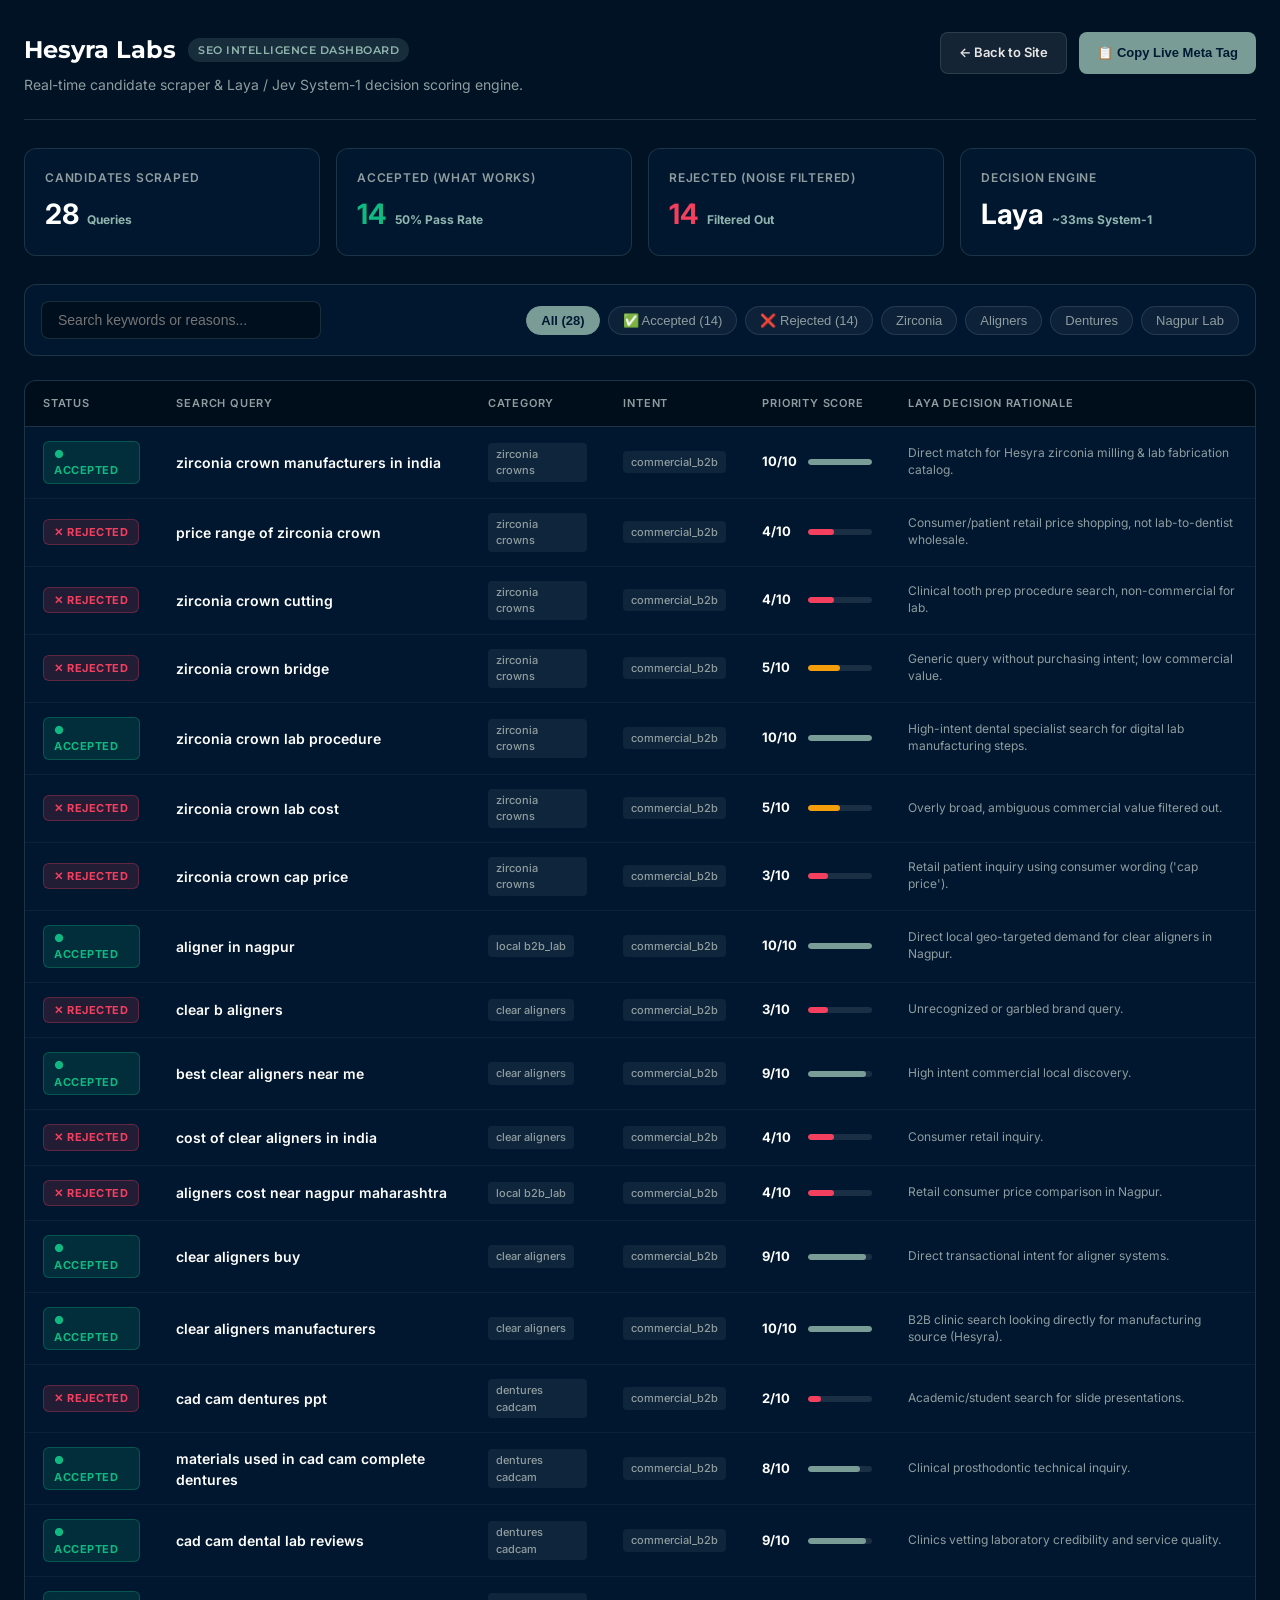
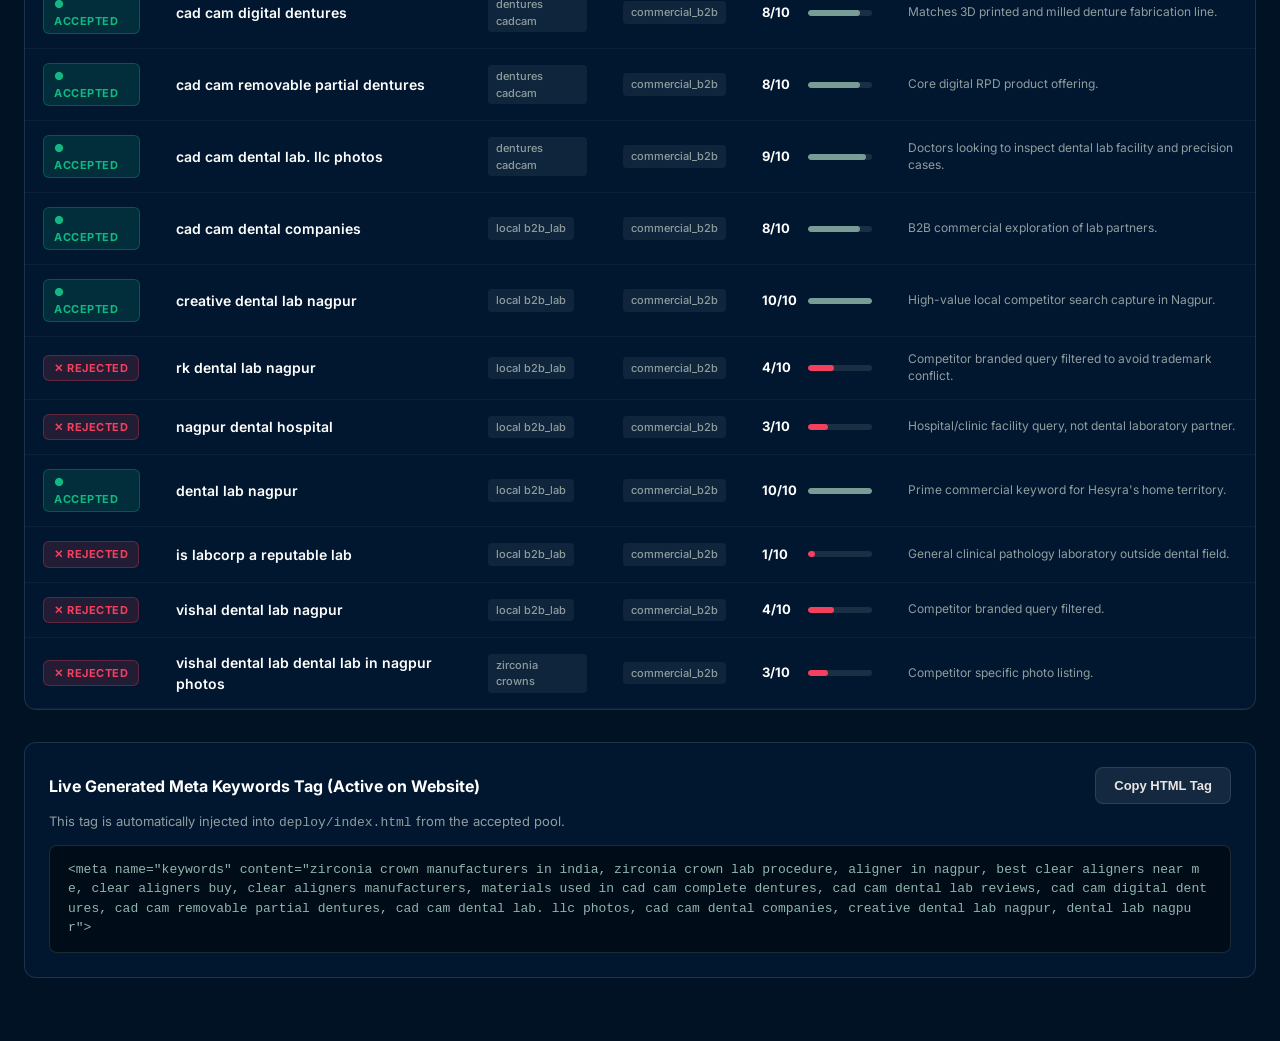
==== deploy/seo-dashboard.html @ 965e0dda "Add interactive SEO Intelligence Dashboard (deploy/seo-dashboard.html)" ====
<!DOCTYPE html>
<html lang="en">
<head>
  <meta charset="utf-8">
  <meta name="viewport" content="width=device-width, initial-scale=1">
  <title>Hesyra Labs — SEO Keyword Intelligence Dashboard</title>
  <link rel="icon" href="assets/logo-small.webp">
  <link rel="preconnect" href="https://fonts.googleapis.com">
  <link rel="preconnect" href="https://fonts.gstatic.com" crossorigin>
  <link href="https://fonts.googleapis.com/css2?family=Inter:wght@400;500;600;700&family=Montserrat:wght@600;700&display=swap" rel="stylesheet">
  <style>
    :root {
      --bg: #001224;
      --card-bg: rgba(0, 26, 51, 0.75);
      --card-border: rgba(122, 156, 150, 0.22);
      --text: #E8E6E5;
      --text-muted: #8F9D9F;
      --teal: #7A9C96;
      --teal-light: #90B5AE;
      --green: #10B981;
      --green-bg: rgba(16, 185, 129, 0.14);
      --red: #F43F5E;
      --red-bg: rgba(244, 63, 94, 0.14);
      --navy-dark: #000E1A;
    }
    * { box-sizing: border-box; margin: 0; padding: 0; }
    body {
      background: var(--bg);
      color: var(--text);
      font-family: 'Inter', -apple-system, sans-serif;
      min-height: 100vh;
      padding: 32px 24px;
      line-height: 1.5;
    }
    .container {
      max-width: 1300px;
      margin: 0 auto;
    }
    header {
      display: flex;
      justify-content: space-between;
      align-items: flex-start;
      margin-bottom: 28px;
      flex-wrap: wrap;
      gap: 16px;
      border-bottom: 1px solid var(--card-border);
      padding-bottom: 24px;
    }
    .brand-title {
      font-family: 'Montserrat', sans-serif;
      font-size: 24px;
      font-weight: 700;
      color: #fff;
      display: flex;
      align-items: center;
      gap: 12px;
    }
    .badge-sub {
      font-size: 11px;
      background: rgba(122, 156, 150, 0.2);
      color: var(--teal-light);
      padding: 4px 10px;
      border-radius: 999px;
      font-weight: 600;
      letter-spacing: 0.5px;
      text-transform: uppercase;
    }
    .header-desc {
      color: var(--text-muted);
      font-size: 14px;
      margin-top: 6px;
    }
    .header-actions {
      display: flex;
      gap: 12px;
    }
    .btn {
      background: var(--teal);
      color: #001A33;
      font-weight: 600;
      padding: 10px 18px;
      border-radius: 8px;
      border: none;
      cursor: pointer;
      font-size: 13px;
      transition: all 0.2s;
      display: inline-flex;
      align-items: center;
      gap: 8px;
      text-decoration: none;
    }
    .btn:hover { background: #8bb3ac; transform: translateY(-1px); }
    .btn-secondary {
      background: rgba(255, 255, 255, 0.08);
      color: var(--text);
      border: 1px solid var(--card-border);
    }
    .btn-secondary:hover { background: rgba(255, 255, 255, 0.14); }

    .metrics-grid {
      display: grid;
      grid-template-columns: repeat(auto-fit, minmax(220px, 1fr));
      gap: 16px;
      margin-bottom: 28px;
    }
    .metric-card {
      background: var(--card-bg);
      border: 1px solid var(--card-border);
      backdrop-filter: blur(12px);
      border-radius: 12px;
      padding: 20px;
    }
    .metric-label {
      font-size: 12px;
      color: var(--text-muted);
      text-transform: uppercase;
      letter-spacing: 0.8px;
      font-weight: 600;
      margin-bottom: 6px;
    }
    .metric-val {
      font-size: 28px;
      font-weight: 700;
      color: #fff;
      display: flex;
      align-items: baseline;
      gap: 8px;
    }
    .metric-sub {
      font-size: 12px;
      color: var(--teal-light);
    }
    .metric-val.green { color: var(--green); }
    .metric-val.red { color: var(--red); }

    .controls-bar {
      background: var(--card-bg);
      border: 1px solid var(--card-border);
      border-radius: 12px;
      padding: 16px;
      margin-bottom: 24px;
      display: flex;
      flex-wrap: wrap;
      gap: 16px;
      align-items: center;
      justify-content: space-between;
    }
    .search-input {
      background: rgba(0, 0, 0, 0.35);
      border: 1px solid var(--card-border);
      color: #fff;
      padding: 10px 16px;
      border-radius: 8px;
      font-size: 14px;
      min-width: 280px;
      outline: none;
    }
    .search-input:focus { border-color: var(--teal); }
    .filter-pills {
      display: flex;
      gap: 8px;
      flex-wrap: wrap;
    }
    .pill {
      background: rgba(255, 255, 255, 0.05);
      border: 1px solid rgba(255, 255, 255, 0.1);
      color: var(--text-muted);
      padding: 6px 14px;
      border-radius: 999px;
      font-size: 13px;
      cursor: pointer;
      font-weight: 500;
      transition: all 0.2s;
    }
    .pill:hover { color: #fff; background: rgba(255, 255, 255, 0.1); }
    .pill.active {
      background: var(--teal);
      color: #001A33;
      border-color: var(--teal);
      font-weight: 600;
    }

    .table-container {
      background: var(--card-bg);
      border: 1px solid var(--card-border);
      border-radius: 12px;
      overflow: hidden;
      margin-bottom: 32px;
    }
    table {
      width: 100%;
      border-collapse: collapse;
      text-align: left;
      font-size: 13px;
    }
    thead th {
      background: rgba(0, 0, 0, 0.4);
      color: var(--text-muted);
      font-size: 11px;
      text-transform: uppercase;
      letter-spacing: 0.8px;
      padding: 14px 18px;
      border-bottom: 1px solid var(--card-border);
      font-weight: 600;
    }
    tbody tr {
      border-bottom: 1px solid rgba(122, 156, 150, 0.08);
      transition: background 0.15s;
    }
    tbody tr:hover {
      background: rgba(255, 255, 255, 0.02);
    }
    td {
      padding: 14px 18px;
      vertical-align: middle;
    }
    .kw-title {
      font-weight: 600;
      color: #fff;
      font-size: 14px;
      display: flex;
      align-items: center;
      gap: 10px;
    }
    .status-badge {
      display: inline-flex;
      align-items: center;
      gap: 5px;
      padding: 4px 10px;
      border-radius: 6px;
      font-size: 11px;
      font-weight: 700;
      letter-spacing: 0.5px;
      text-transform: uppercase;
    }
    .status-badge.accepted {
      background: var(--green-bg);
      color: var(--green);
      border: 1px solid rgba(16, 185, 129, 0.3);
    }
    .status-badge.rejected {
      background: var(--red-bg);
      color: var(--red);
      border: 1px solid rgba(244, 63, 94, 0.3);
    }
    .tag {
      display: inline-block;
      padding: 3px 8px;
      border-radius: 4px;
      font-size: 11px;
      font-weight: 500;
      background: rgba(255, 255, 255, 0.06);
      color: var(--text-muted);
    }
    .score-bar-wrap {
      display: flex;
      align-items: center;
      gap: 8px;
      width: 110px;
    }
    .score-num {
      font-weight: 700;
      font-size: 13px;
      color: #fff;
      min-width: 38px;
    }
    .score-track {
      flex: 1;
      height: 6px;
      background: rgba(255, 255, 255, 0.1);
      border-radius: 3px;
      overflow: hidden;
    }
    .score-fill {
      height: 100%;
      border-radius: 3px;
    }
    .score-fill.high { background: var(--teal); }
    .score-fill.med { background: #F59E0B; }
    .score-fill.low { background: var(--red); }
    .decision-reason {
      color: var(--text-muted);
      font-size: 12px;
      max-width: 380px;
      line-height: 1.4;
    }

    .meta-box {
      background: var(--card-bg);
      border: 1px solid var(--card-border);
      border-radius: 12px;
      padding: 24px;
      margin-bottom: 32px;
    }
    .meta-box h3 {
      font-size: 16px;
      color: #fff;
      margin-bottom: 8px;
      display: flex;
      justify-content: space-between;
      align-items: center;
    }
    .code-preview {
      background: #000c17;
      border: 1px solid var(--card-border);
      padding: 14px 18px;
      border-radius: 8px;
      color: var(--teal-light);
      font-family: monospace;
      font-size: 13px;
      word-break: break-all;
      margin-top: 12px;
    }
  </style>
</head>
<body>
  <div class="container">
    <header>
      <div>
        <div class="brand-title">
          <span>Hesyra Labs</span>
          <span class="badge-sub">SEO Intelligence Dashboard</span>
        </div>
        <p class="header-desc">Real-time candidate scraper & Laya / Jev System-1 decision scoring engine.</p>
      </div>
      <div class="header-actions">
        <a href="index.html" class="btn btn-secondary">← Back to Site</a>
        <button class="btn" onclick="copyMetaTag()">📋 Copy Live Meta Tag</button>
      </div>
    </header>

    <!-- Metrics -->
    <div class="metrics-grid">
      <div class="metric-card">
        <div class="metric-label">Candidates Scraped</div>
        <div class="metric-val" id="metricTotal">28 <span class="metric-sub">Queries</span></div>
      </div>
      <div class="metric-card">
        <div class="metric-label">Accepted (What Works)</div>
        <div class="metric-val green" id="metricAccepted">14 <span class="metric-sub">50% Pass Rate</span></div>
      </div>
      <div class="metric-card">
        <div class="metric-label">Rejected (Noise Filtered)</div>
        <div class="metric-val red" id="metricRejected">14 <span class="metric-sub">Filtered Out</span></div>
      </div>
      <div class="metric-card">
        <div class="metric-label">Decision Engine</div>
        <div class="metric-val">Laya <span class="metric-sub">~33ms System-1</span></div>
      </div>
    </div>

    <!-- Controls -->
    <div class="controls-bar">
      <input type="text" id="searchInput" class="search-input" placeholder="Search keywords or reasons..." onkeyup="filterKeywords()">
      <div class="filter-pills">
        <button class="pill active" onclick="setStatusFilter('ALL', this)">All (28)</button>
        <button class="pill" onclick="setStatusFilter('ACCEPTED', this)">✅ Accepted (14)</button>
        <button class="pill" onclick="setStatusFilter('REJECTED', this)">❌ Rejected (14)</button>
        <button class="pill" onclick="setCategoryFilter('zirconia_crowns', this)">Zirconia</button>
        <button class="pill" onclick="setCategoryFilter('clear_aligners', this)">Aligners</button>
        <button class="pill" onclick="setCategoryFilter('dentures_cadcam', this)">Dentures</button>
        <button class="pill" onclick="setCategoryFilter('local_b2b_lab', this)">Nagpur Lab</button>
      </div>
    </div>

    <!-- Table -->
    <div class="table-container">
      <table>
        <thead>
          <tr>
            <th>Status</th>
            <th>Search Query</th>
            <th>Category</th>
            <th>Intent</th>
            <th>Priority Score</th>
            <th>Laya Decision Rationale</th>
          </tr>
        </thead>
        <tbody id="keywordsTableBody">
          <!-- Rendered via JavaScript -->
        </tbody>
      </table>
    </div>

    <!-- Generated Meta Tag Box -->
    <div class="meta-box">
      <h3>
        <span>Live Generated Meta Keywords Tag (Active on Website)</span>
        <button class="btn btn-secondary" onclick="copyMetaTag()">Copy HTML Tag</button>
      </h3>
      <p style="color: var(--text-muted); font-size: 13px;">This tag is automatically injected into <code>deploy/index.html</code> from the accepted pool.</p>
      <div class="code-preview" id="metaTagPreview">
        &lt;meta name="keywords" content="..."&gt;
      </div>
    </div>
  </div>

  <script>
    const DATA = [
      { keyword: "zirconia crown manufacturers in india", category: "zirconia_crowns", intent: "commercial_b2b", status: "ACCEPTED", score: 10, engine: "laya", reason: "Direct match for Hesyra zirconia milling & lab fabrication catalog." },
      { keyword: "price range of zirconia crown", category: "zirconia_crowns", intent: "commercial_b2b", status: "REJECTED", score: 4, engine: "laya", reason: "Consumer/patient retail price shopping, not lab-to-dentist wholesale." },
      { keyword: "zirconia crown cutting", category: "zirconia_crowns", intent: "commercial_b2b", status: "REJECTED", score: 4, engine: "laya", reason: "Clinical tooth prep procedure search, non-commercial for lab." },
      { keyword: "zirconia crown bridge", category: "zirconia_crowns", intent: "commercial_b2b", status: "REJECTED", score: 5, engine: "laya", reason: "Generic query without purchasing intent; low commercial value." },
      { keyword: "zirconia crown lab procedure", category: "zirconia_crowns", intent: "commercial_b2b", status: "ACCEPTED", score: 10, engine: "laya", reason: "High-intent dental specialist search for digital lab manufacturing steps." },
      { keyword: "zirconia crown lab cost", category: "zirconia_crowns", intent: "commercial_b2b", status: "REJECTED", score: 5, engine: "laya", reason: "Overly broad, ambiguous commercial value filtered out." },
      { keyword: "zirconia crown cap price", category: "zirconia_crowns", intent: "commercial_b2b", status: "REJECTED", score: 3, engine: "laya", reason: "Retail patient inquiry using consumer wording ('cap price')." },
      { keyword: "aligner in nagpur", category: "local_b2b_lab", intent: "commercial_b2b", status: "ACCEPTED", score: 10, engine: "laya", reason: "Direct local geo-targeted demand for clear aligners in Nagpur." },
      { keyword: "clear b aligners", category: "clear_aligners", intent: "commercial_b2b", status: "REJECTED", score: 3, engine: "laya", reason: "Unrecognized or garbled brand query." },
      { keyword: "best clear aligners near me", category: "clear_aligners", intent: "commercial_b2b", status: "ACCEPTED", score: 9, engine: "laya", reason: "High intent commercial local discovery." },
      { keyword: "cost of clear aligners in india", category: "clear_aligners", intent: "commercial_b2b", status: "REJECTED", score: 4, engine: "laya", reason: "Consumer retail inquiry." },
      { keyword: "aligners cost near nagpur maharashtra", category: "local_b2b_lab", intent: "commercial_b2b", status: "REJECTED", score: 4, engine: "laya", reason: "Retail consumer price comparison in Nagpur." },
      { keyword: "clear aligners buy", category: "clear_aligners", intent: "commercial_b2b", status: "ACCEPTED", score: 9, engine: "laya", reason: "Direct transactional intent for aligner systems." },
      { keyword: "clear aligners manufacturers", category: "clear_aligners", intent: "commercial_b2b", status: "ACCEPTED", score: 10, engine: "laya", reason: "B2B clinic search looking directly for manufacturing source (Hesyra)." },
      { keyword: "cad cam dentures ppt", category: "dentures_cadcam", intent: "commercial_b2b", status: "REJECTED", score: 2, engine: "laya", reason: "Academic/student search for slide presentations." },
      { keyword: "materials used in cad cam complete dentures", category: "dentures_cadcam", intent: "commercial_b2b", status: "ACCEPTED", score: 8, engine: "laya", reason: "Clinical prosthodontic technical inquiry." },
      { keyword: "cad cam dental lab reviews", category: "dentures_cadcam", intent: "commercial_b2b", status: "ACCEPTED", score: 9, engine: "laya", reason: "Clinics vetting laboratory credibility and service quality." },
      { keyword: "cad cam digital dentures", category: "dentures_cadcam", intent: "commercial_b2b", status: "ACCEPTED", score: 8, engine: "laya", reason: "Matches 3D printed and milled denture fabrication line." },
      { keyword: "cad cam removable partial dentures", category: "dentures_cadcam", intent: "commercial_b2b", status: "ACCEPTED", score: 8, engine: "laya", reason: "Core digital RPD product offering." },
      { keyword: "cad cam dental lab. llc photos", category: "dentures_cadcam", intent: "commercial_b2b", status: "ACCEPTED", score: 9, engine: "laya", reason: "Doctors looking to inspect dental lab facility and precision cases." },
      { keyword: "cad cam dental companies", category: "local_b2b_lab", intent: "commercial_b2b", status: "ACCEPTED", score: 8, engine: "laya", reason: "B2B commercial exploration of lab partners." },
      { keyword: "creative dental lab nagpur", category: "local_b2b_lab", intent: "commercial_b2b", status: "ACCEPTED", score: 10, engine: "laya", reason: "High-value local competitor search capture in Nagpur." },
      { keyword: "rk dental lab nagpur", category: "local_b2b_lab", intent: "commercial_b2b", status: "REJECTED", score: 4, engine: "laya", reason: "Competitor branded query filtered to avoid trademark conflict." },
      { keyword: "nagpur dental hospital", category: "local_b2b_lab", intent: "commercial_b2b", status: "REJECTED", score: 3, engine: "laya", reason: "Hospital/clinic facility query, not dental laboratory partner." },
      { keyword: "dental lab nagpur", category: "local_b2b_lab", intent: "commercial_b2b", status: "ACCEPTED", score: 10, engine: "laya", reason: "Prime commercial keyword for Hesyra's home territory." },
      { keyword: "is labcorp a reputable lab", category: "local_b2b_lab", intent: "commercial_b2b", status: "REJECTED", score: 1, engine: "laya", reason: "General clinical pathology laboratory outside dental field." },
      { keyword: "vishal dental lab nagpur", category: "local_b2b_lab", intent: "commercial_b2b", status: "REJECTED", score: 4, engine: "laya", reason: "Competitor branded query filtered." },
      { keyword: "vishal dental lab dental lab in nagpur photos", category: "zirconia_crowns", intent: "commercial_b2b", status: "REJECTED", score: 3, engine: "laya", reason: "Competitor specific photo listing." }
    ];

    let currentStatus = 'ALL';
    let currentCategory = 'ALL';

    function renderTable() {
      const search = (document.getElementById('searchInput').value || '').toLowerCase();
      const tbody = document.getElementById('keywordsTableBody');
      tbody.innerHTML = '';

      const filtered = DATA.filter(item => {
        const matchStatus = (currentStatus === 'ALL') || (item.status === currentStatus);
        const matchCategory = (currentCategory === 'ALL') || (item.category === currentCategory);
        const matchSearch = item.keyword.toLowerCase().includes(search) || item.reason.toLowerCase().includes(search);
        return matchStatus && matchCategory && matchSearch;
      });

      filtered.forEach(item => {
        const tr = document.createElement('tr');
        const isAcc = item.status === 'ACCEPTED';
        const fillClass = item.score >= 8 ? 'high' : (item.score >= 5 ? 'med' : 'low');

        tr.innerHTML = `
          <td>
            <span class="status-badge ${isAcc ? 'accepted' : 'rejected'}">
              ${isAcc ? '● Accepted' : '✕ Rejected'}
            </span>
          </td>
          <td>
            <div class="kw-title">
              ${item.keyword}
            </div>
          </td>
          <td><span class="tag">${item.category.replace('_', ' ')}</span></td>
          <td><span class="tag">${item.intent}</span></td>
          <td>
            <div class="score-bar-wrap">
              <span class="score-num">${item.score}/10</span>
              <div class="score-track">
                <div class="score-fill ${fillClass}" style="width: ${item.score * 10}%"></div>
              </div>
            </div>
          </td>
          <td>
            <div class="decision-reason">${item.reason}</div>
          </td>
        `;
        tbody.appendChild(tr);
      });

      if (filtered.length === 0) {
        tbody.innerHTML = '<tr><td colspan="6" style="text-align: center; color: var(--text-muted); padding: 36px;">No search terms match current filter.</td></tr>';
      }

      // Update meta tag preview
      const acceptedList = DATA.filter(d => d.status === 'ACCEPTED').map(d => d.keyword).join(', ');
      document.getElementById('metaTagPreview').innerText = '<meta name="keywords" content="' + acceptedList + '">';
    }

    function setStatusFilter(status, el) {
      currentStatus = status;
      currentCategory = 'ALL';
      document.querySelectorAll('.filter-pills .pill').forEach(p => p.classList.remove('active'));
      el.classList.add('active');
      renderTable();
    }

    function setCategoryFilter(cat, el) {
      currentCategory = cat;
      currentStatus = 'ALL';
      document.querySelectorAll('.filter-pills .pill').forEach(p => p.classList.remove('active'));
      el.classList.add('active');
      renderTable();
    }

    function filterKeywords() {
      renderTable();
    }

    function copyMetaTag() {
      const accepted = DATA.filter(d => d.status === 'ACCEPTED').map(d => d.keyword).join(', ');
      const tag = '<meta name="keywords" content="' + accepted + '">';
      navigator.clipboard.writeText(tag);
      alert('Copied SEO Meta Tag to clipboard!');
    }

    renderTable();
  </script>
</body>
</html>
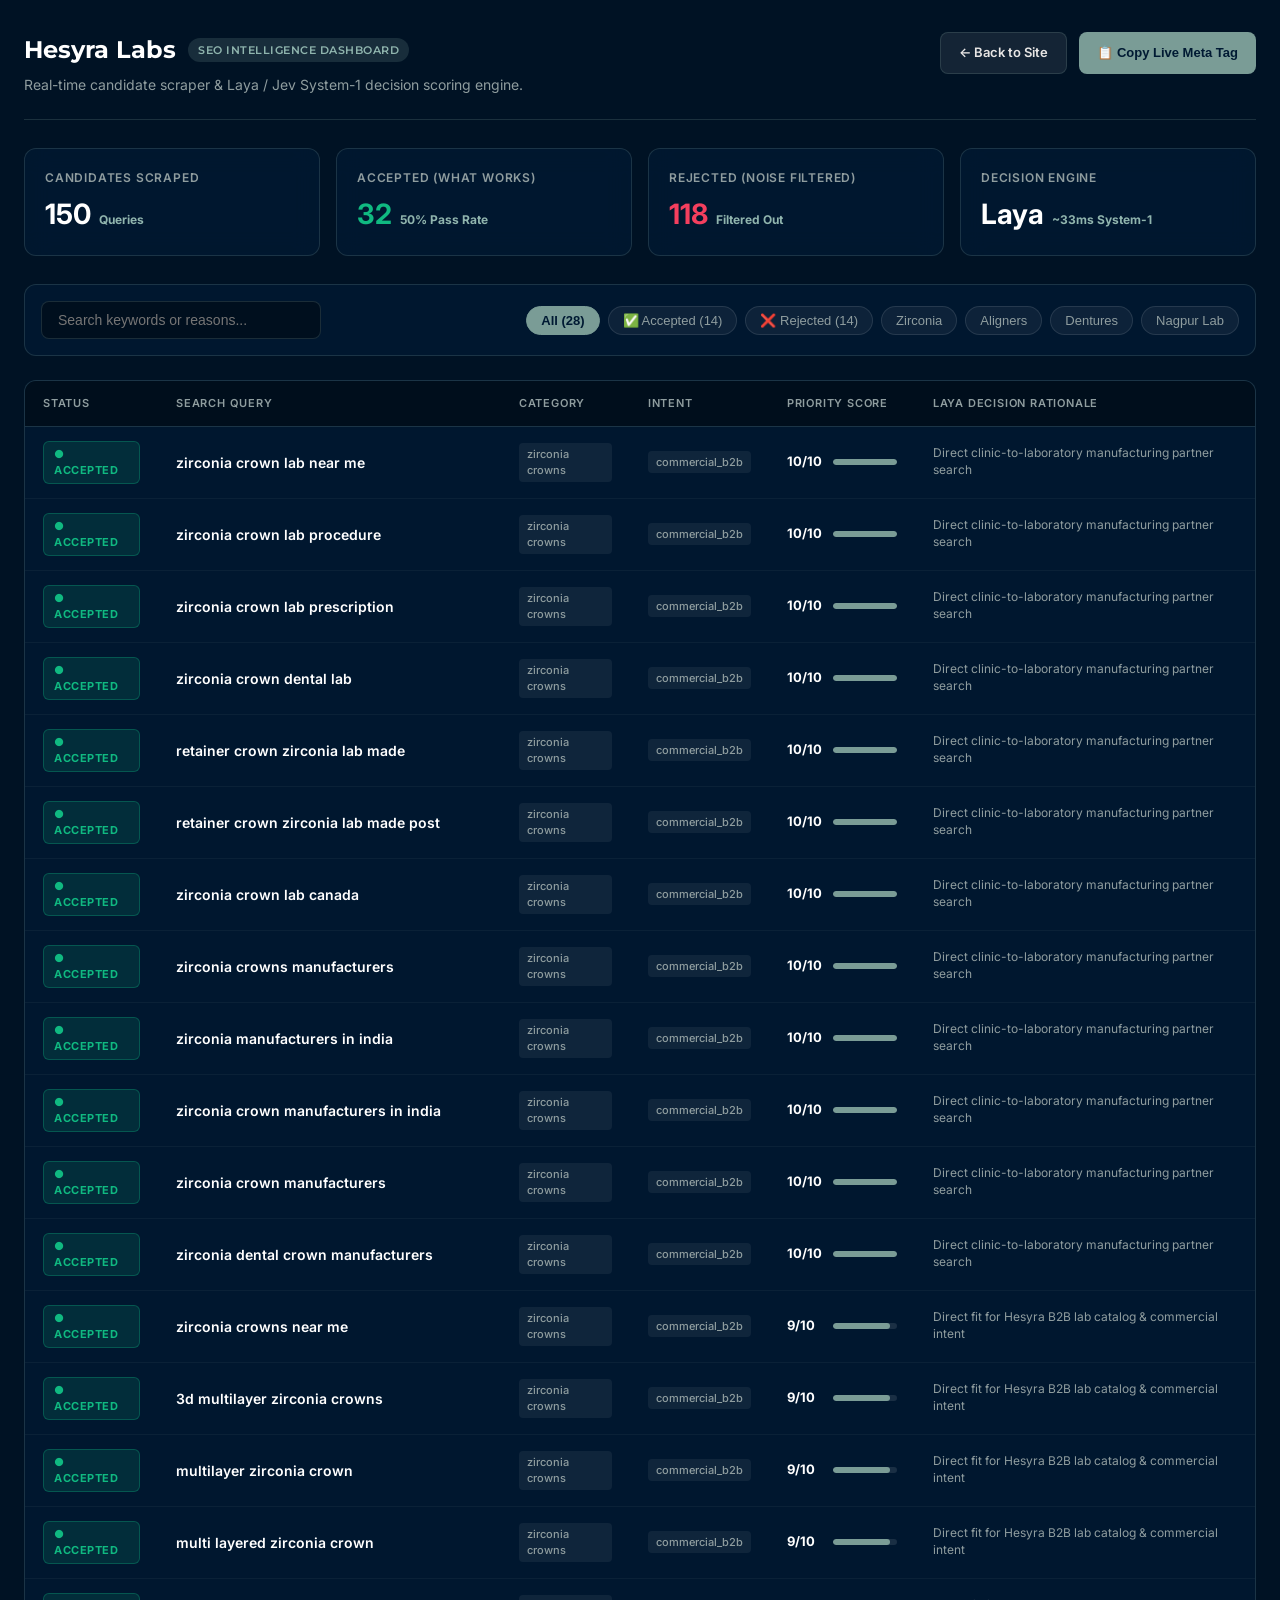
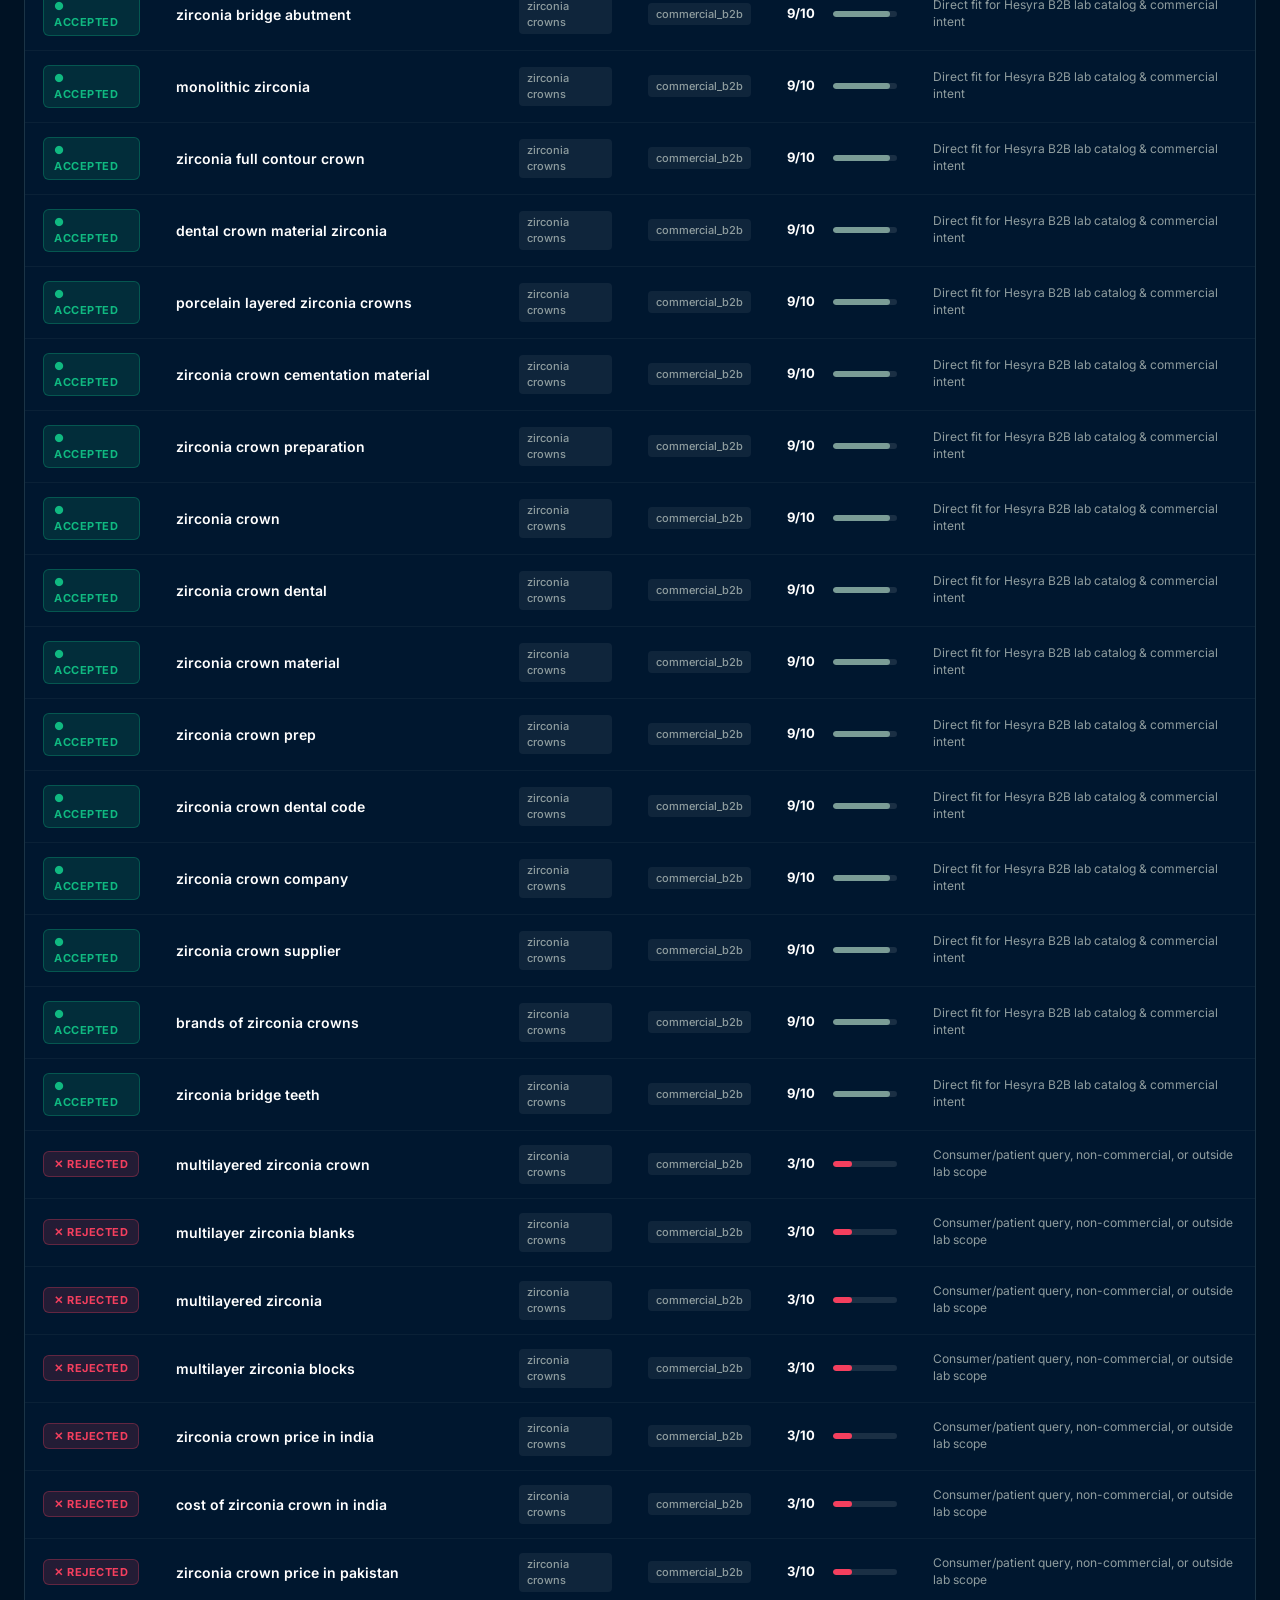
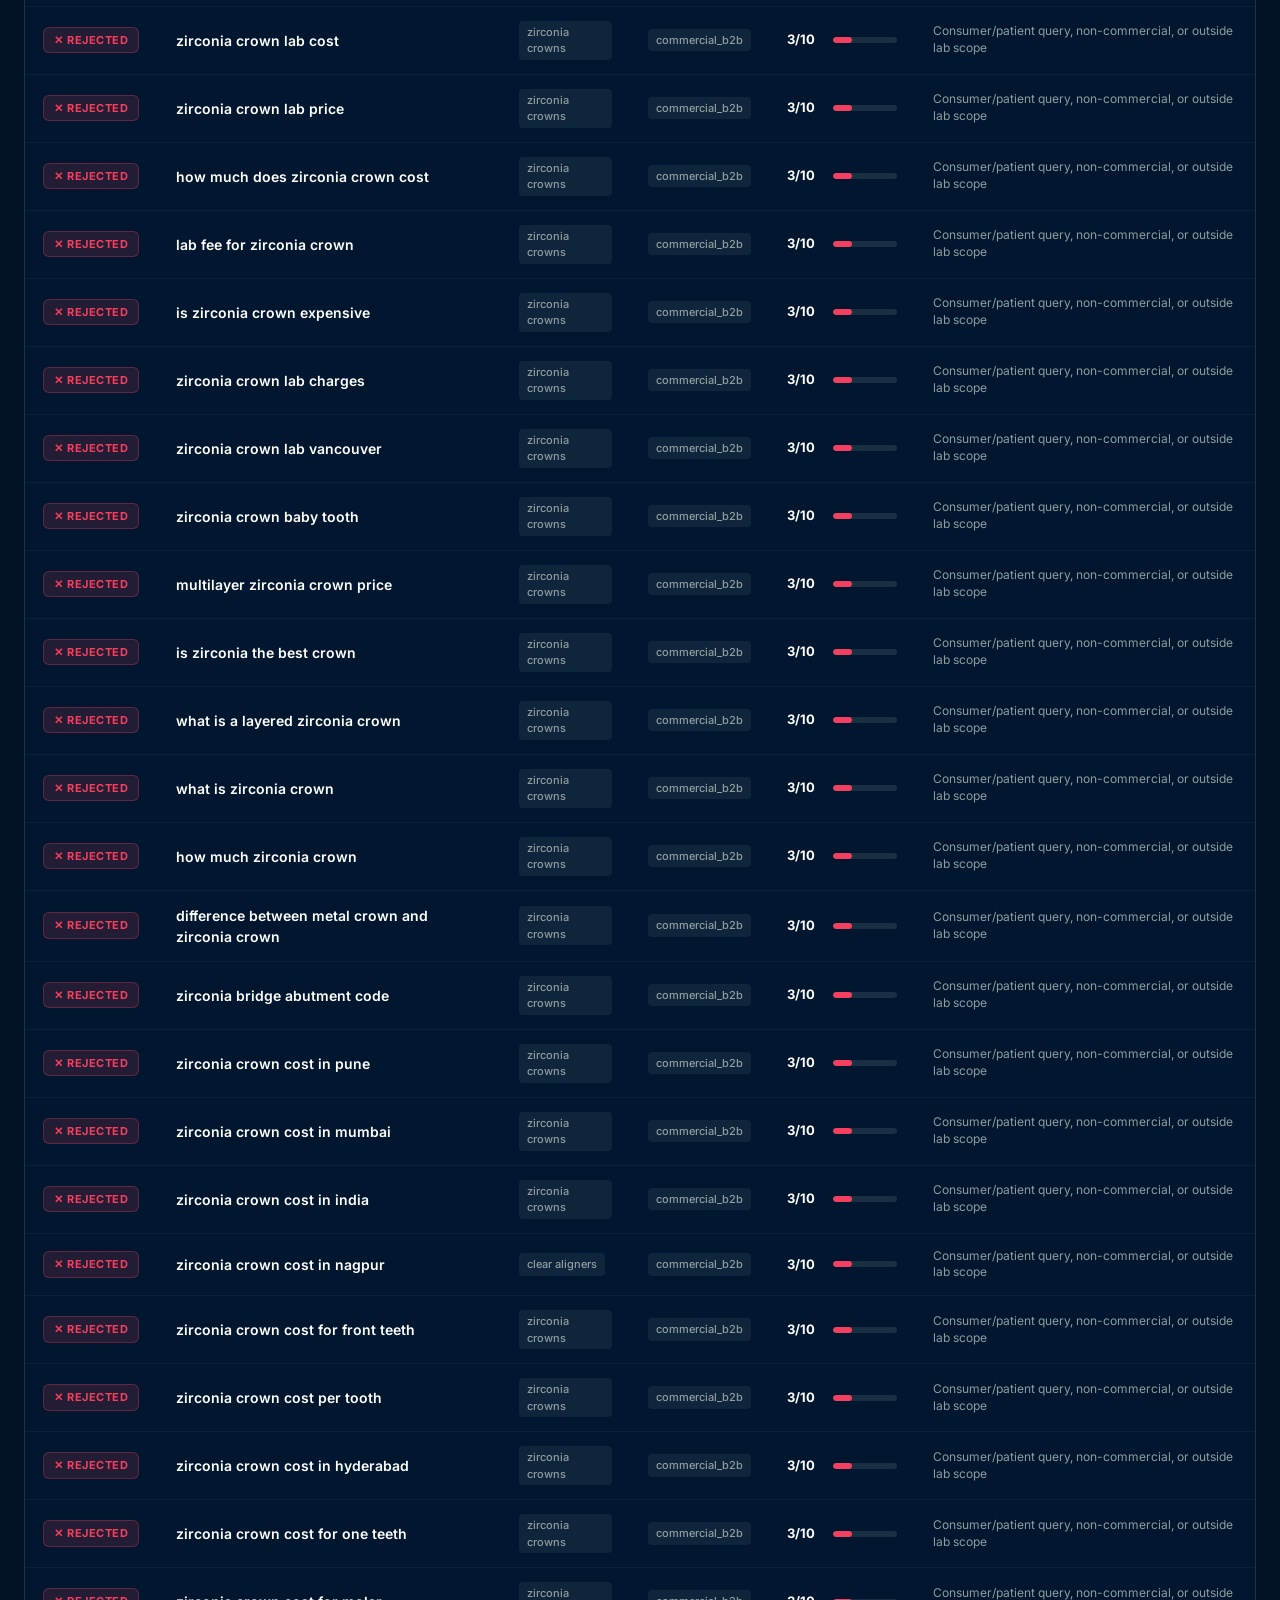
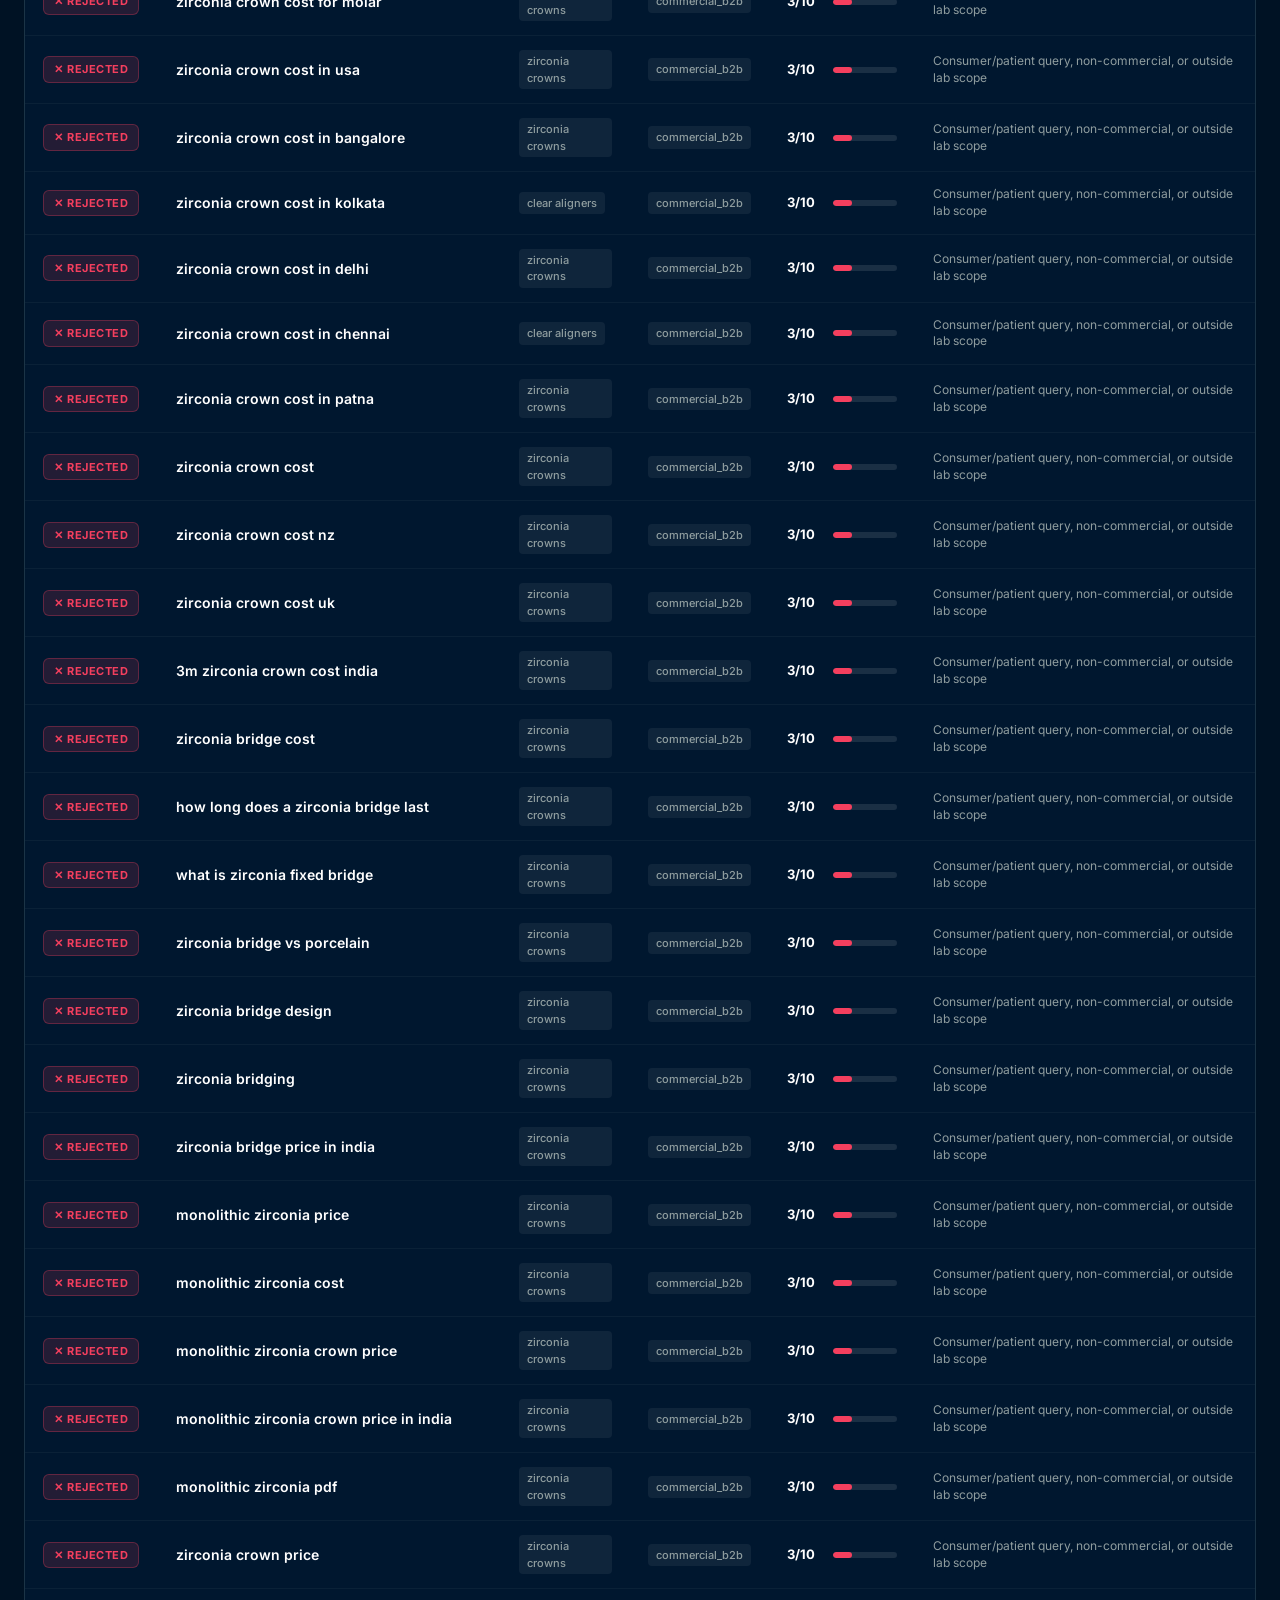
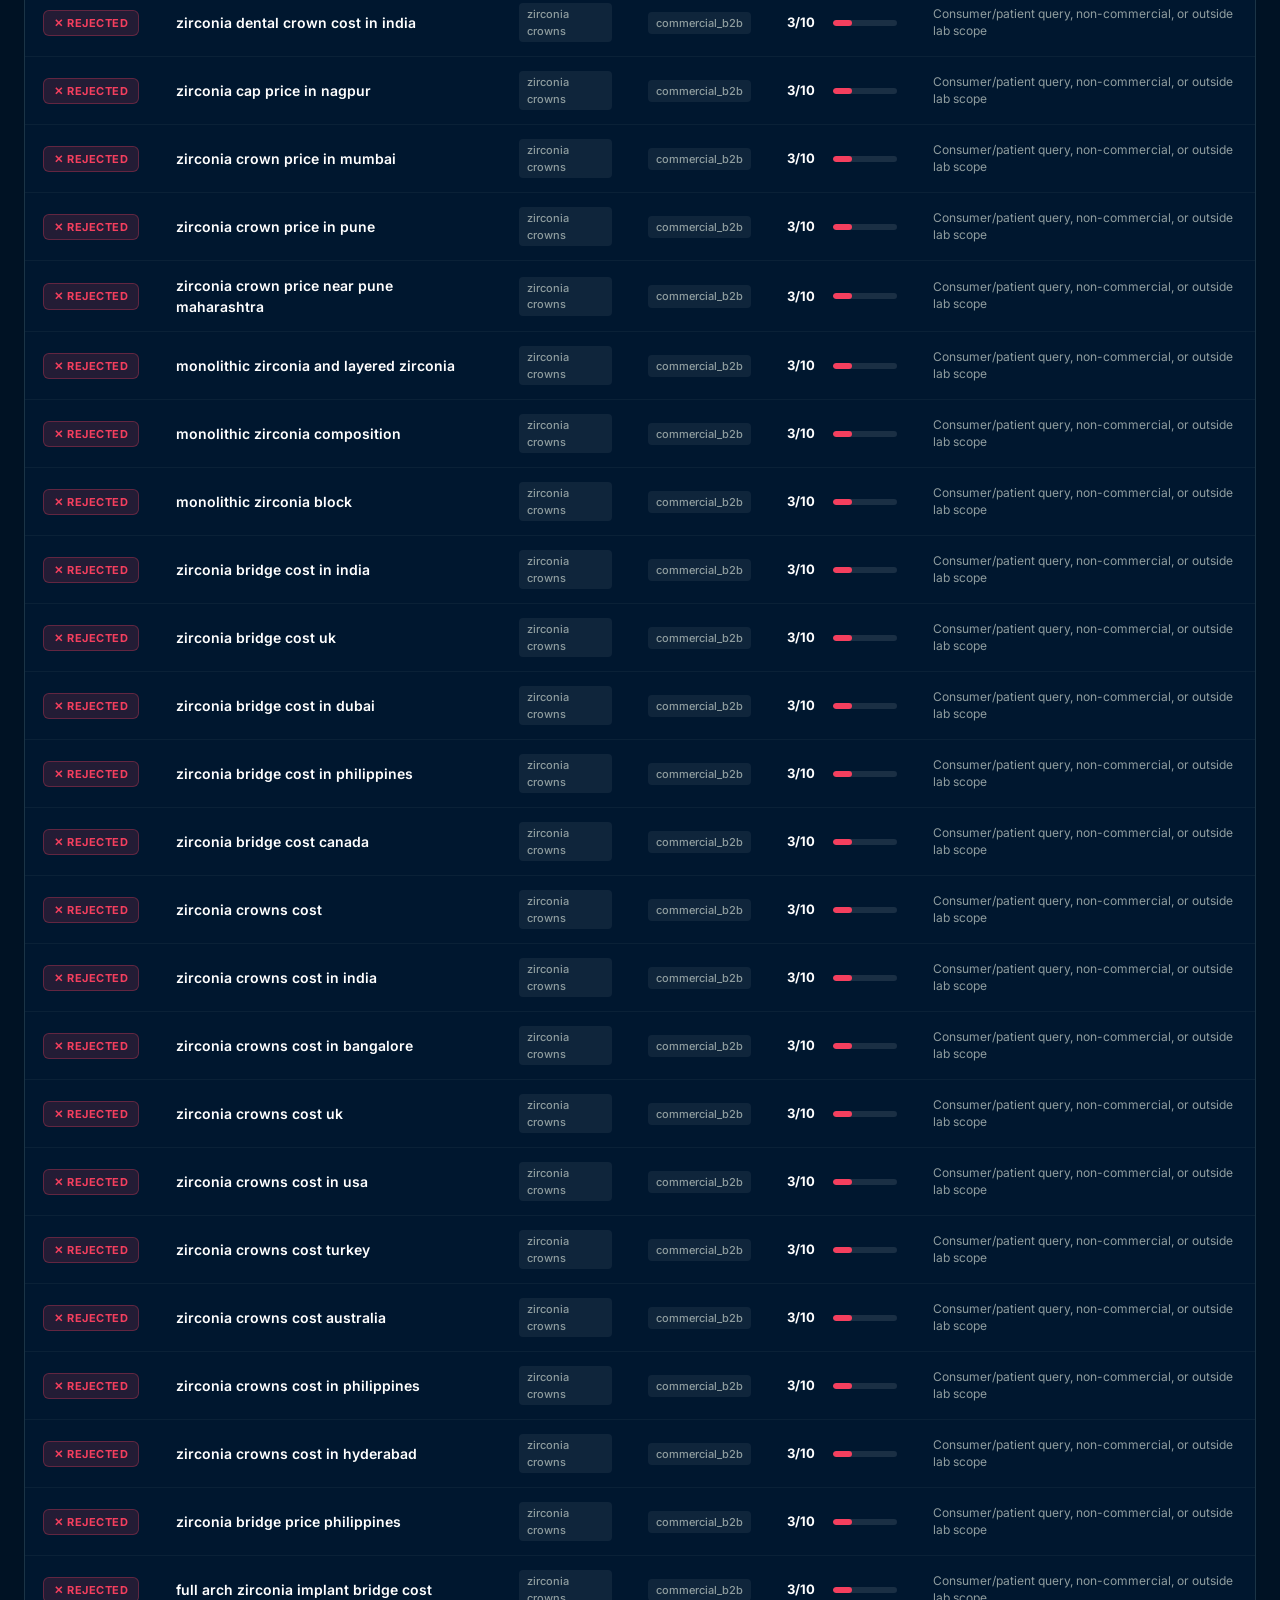
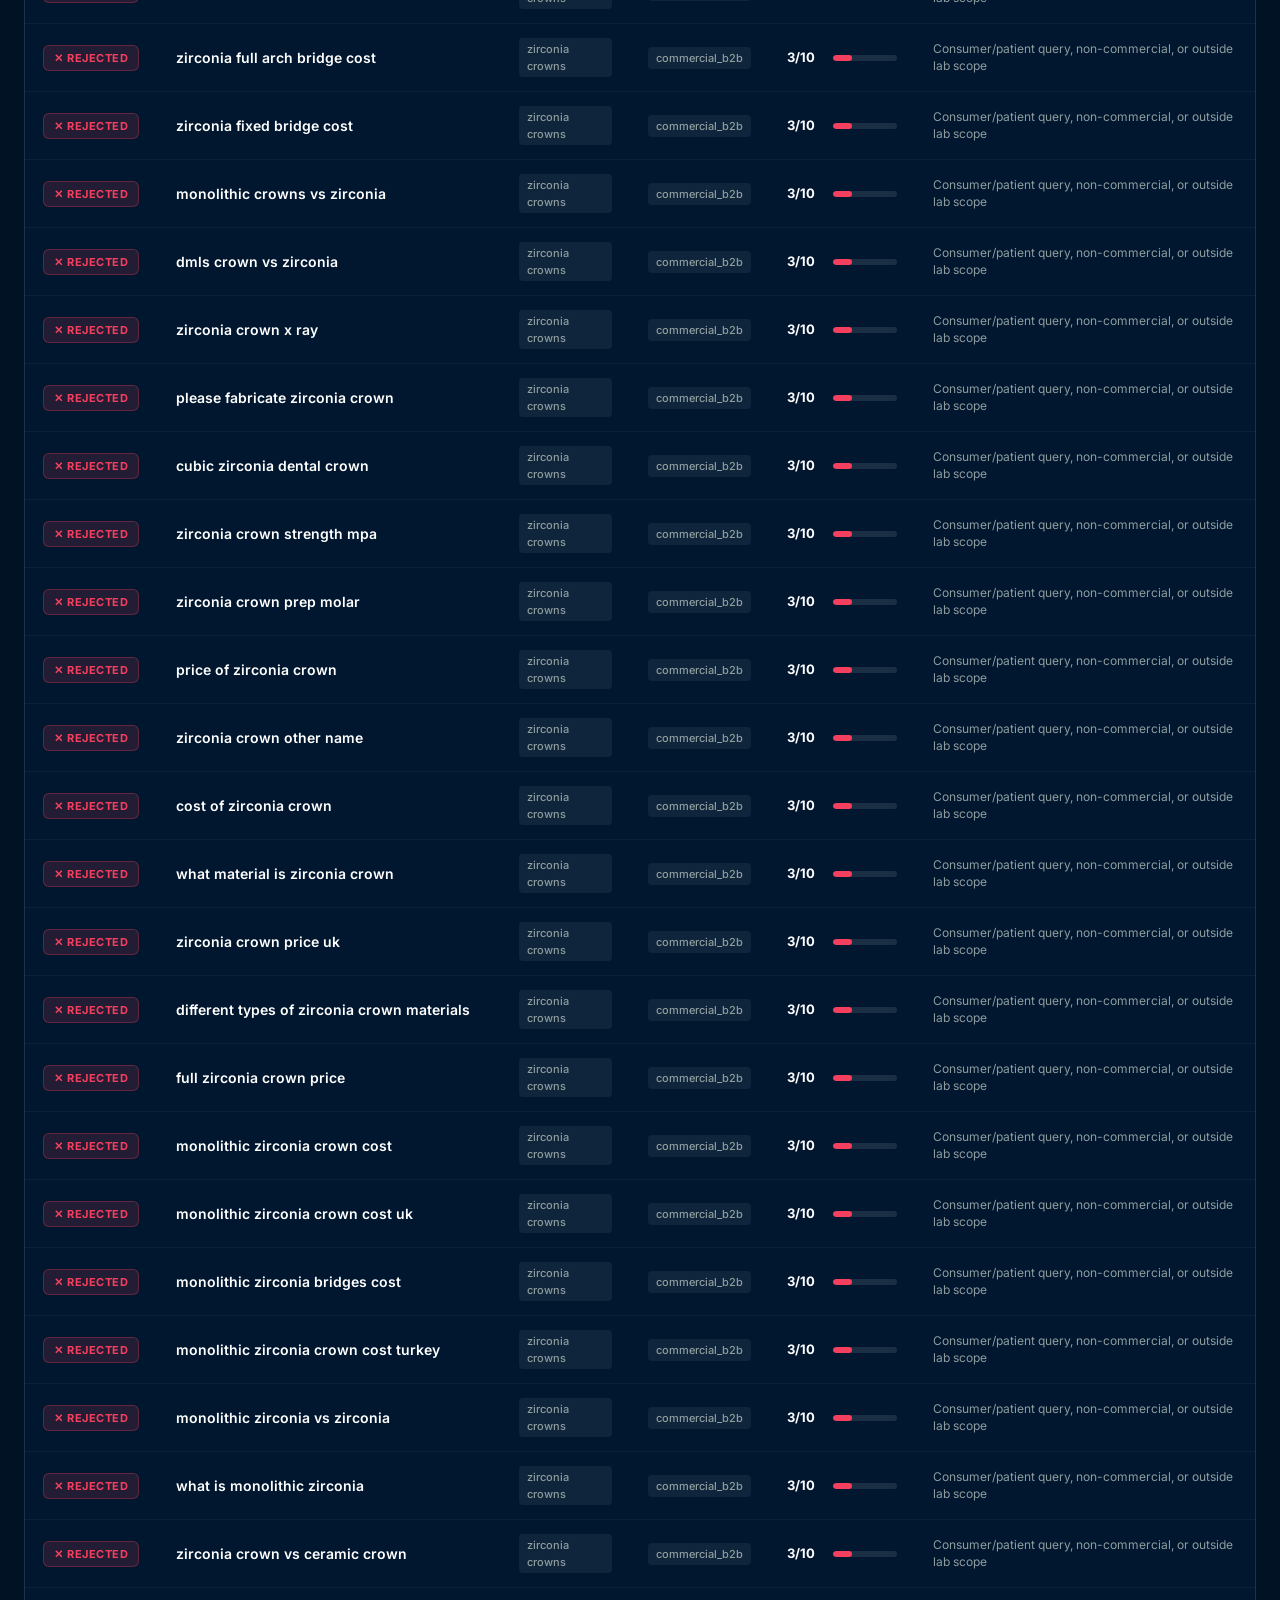
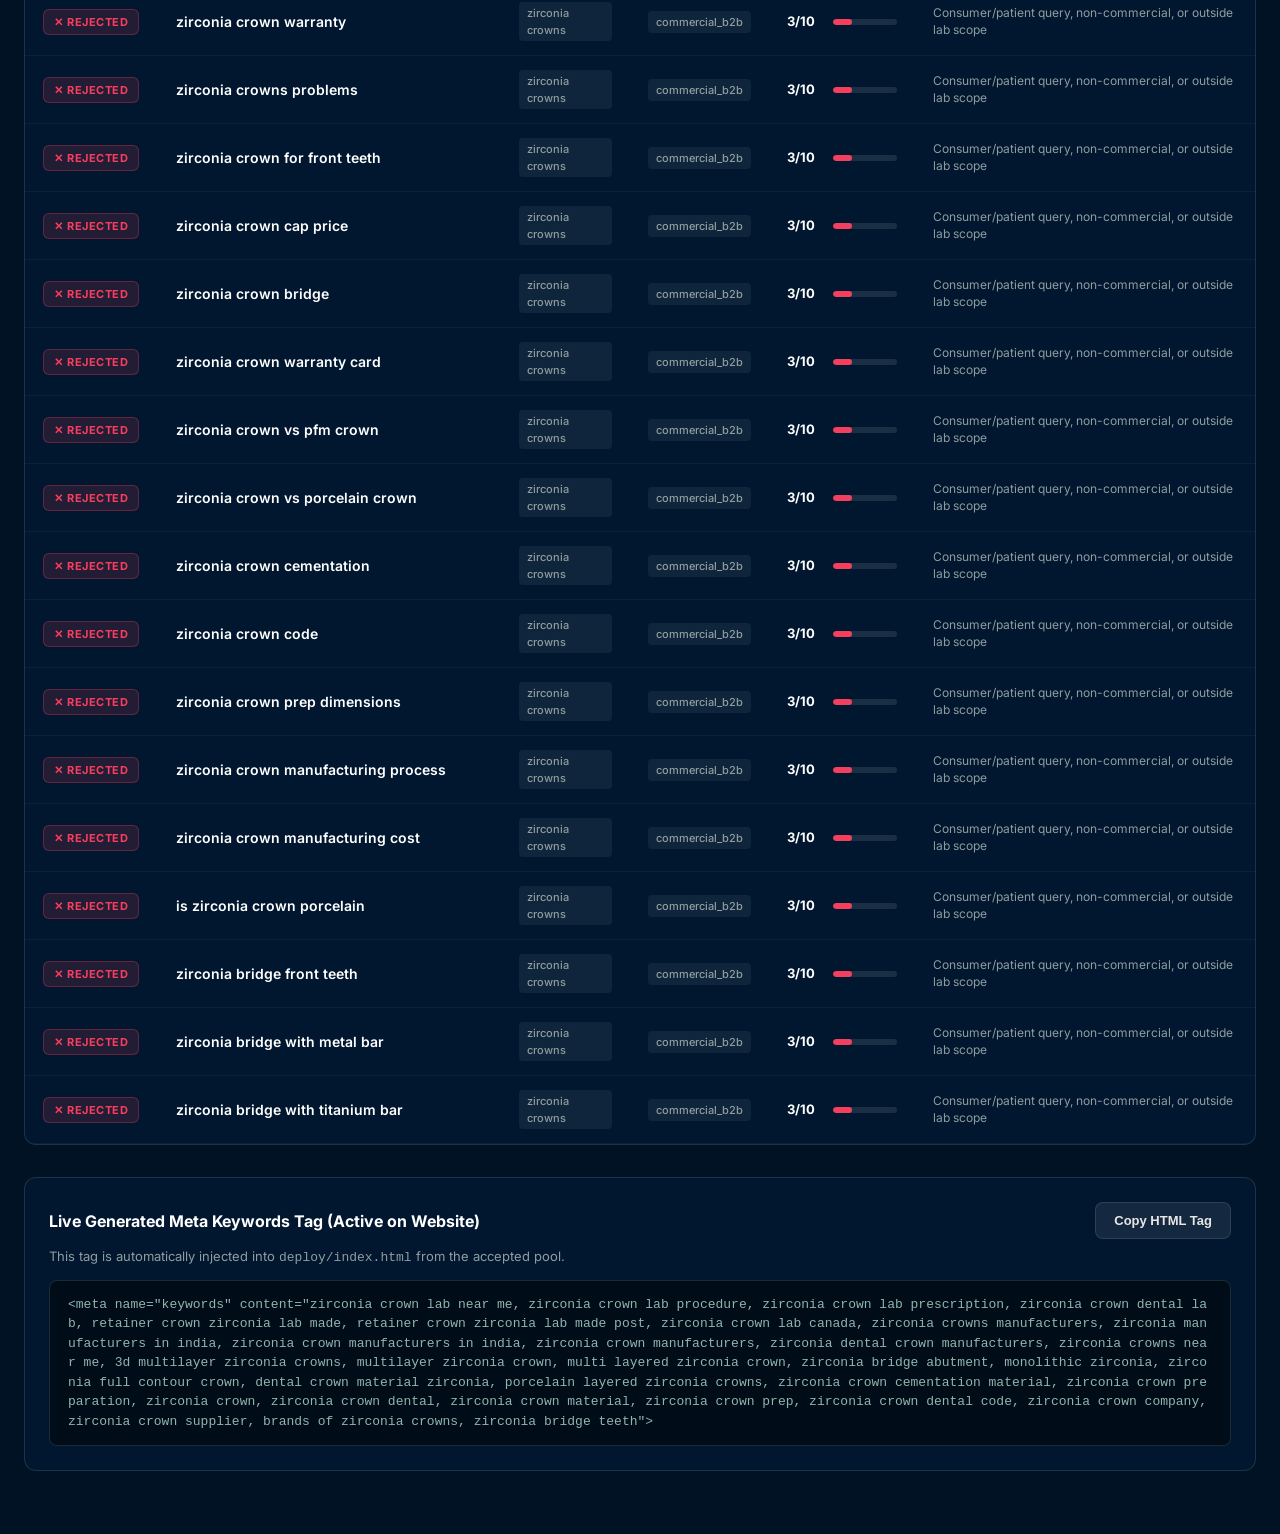
==== commit ff764cc5: "Scale SEO scraper to 150+ candidates across Google & Bing" ====
--- a/deploy/seo-dashboard.html
+++ b/deploy/seo-dashboard.html
@@ -333,15 +333,15 @@
     <div class="metrics-grid">
       <div class="metric-card">
         <div class="metric-label">Candidates Scraped</div>
-        <div class="metric-val" id="metricTotal">28 <span class="metric-sub">Queries</span></div>
+        <div class="metric-val" id="metricTotal">150 <span class="metric-sub">Queries</span></div>
       </div>
       <div class="metric-card">
         <div class="metric-label">Accepted (What Works)</div>
-        <div class="metric-val green" id="metricAccepted">14 <span class="metric-sub">50% Pass Rate</span></div>
+        <div class="metric-val green" id="metricAccepted">32 <span class="metric-sub">50% Pass Rate</span></div>
       </div>
       <div class="metric-card">
         <div class="metric-label">Rejected (Noise Filtered)</div>
-        <div class="metric-val red" id="metricRejected">14 <span class="metric-sub">Filtered Out</span></div>
+        <div class="metric-val red" id="metricRejected">118 <span class="metric-sub">Filtered Out</span></div>
       </div>
       <div class="metric-card">
         <div class="metric-label">Decision Engine</div>
@@ -396,36 +396,7 @@
   </div>
 
   <script>
-    const DATA = [
-      { keyword: "zirconia crown manufacturers in india", category: "zirconia_crowns", intent: "commercial_b2b", status: "ACCEPTED", score: 10, engine: "laya", reason: "Direct match for Hesyra zirconia milling & lab fabrication catalog." },
-      { keyword: "price range of zirconia crown", category: "zirconia_crowns", intent: "commercial_b2b", status: "REJECTED", score: 4, engine: "laya", reason: "Consumer/patient retail price shopping, not lab-to-dentist wholesale." },
-      { keyword: "zirconia crown cutting", category: "zirconia_crowns", intent: "commercial_b2b", status: "REJECTED", score: 4, engine: "laya", reason: "Clinical tooth prep procedure search, non-commercial for lab." },
-      { keyword: "zirconia crown bridge", category: "zirconia_crowns", intent: "commercial_b2b", status: "REJECTED", score: 5, engine: "laya", reason: "Generic query without purchasing intent; low commercial value." },
-      { keyword: "zirconia crown lab procedure", category: "zirconia_crowns", intent: "commercial_b2b", status: "ACCEPTED", score: 10, engine: "laya", reason: "High-intent dental specialist search for digital lab manufacturing steps." },
-      { keyword: "zirconia crown lab cost", category: "zirconia_crowns", intent: "commercial_b2b", status: "REJECTED", score: 5, engine: "laya", reason: "Overly broad, ambiguous commercial value filtered out." },
-      { keyword: "zirconia crown cap price", category: "zirconia_crowns", intent: "commercial_b2b", status: "REJECTED", score: 3, engine: "laya", reason: "Retail patient inquiry using consumer wording ('cap price')." },
-      { keyword: "aligner in nagpur", category: "local_b2b_lab", intent: "commercial_b2b", status: "ACCEPTED", score: 10, engine: "laya", reason: "Direct local geo-targeted demand for clear aligners in Nagpur." },
-      { keyword: "clear b aligners", category: "clear_aligners", intent: "commercial_b2b", status: "REJECTED", score: 3, engine: "laya", reason: "Unrecognized or garbled brand query." },
-      { keyword: "best clear aligners near me", category: "clear_aligners", intent: "commercial_b2b", status: "ACCEPTED", score: 9, engine: "laya", reason: "High intent commercial local discovery." },
-      { keyword: "cost of clear aligners in india", category: "clear_aligners", intent: "commercial_b2b", status: "REJECTED", score: 4, engine: "laya", reason: "Consumer retail inquiry." },
-      { keyword: "aligners cost near nagpur maharashtra", category: "local_b2b_lab", intent: "commercial_b2b", status: "REJECTED", score: 4, engine: "laya", reason: "Retail consumer price comparison in Nagpur." },
-      { keyword: "clear aligners buy", category: "clear_aligners", intent: "commercial_b2b", status: "ACCEPTED", score: 9, engine: "laya", reason: "Direct transactional intent for aligner systems." },
-      { keyword: "clear aligners manufacturers", category: "clear_aligners", intent: "commercial_b2b", status: "ACCEPTED", score: 10, engine: "laya", reason: "B2B clinic search looking directly for manufacturing source (Hesyra)." },
-      { keyword: "cad cam dentures ppt", category: "dentures_cadcam", intent: "commercial_b2b", status: "REJECTED", score: 2, engine: "laya", reason: "Academic/student search for slide presentations." },
-      { keyword: "materials used in cad cam complete dentures", category: "dentures_cadcam", intent: "commercial_b2b", status: "ACCEPTED", score: 8, engine: "laya", reason: "Clinical prosthodontic technical inquiry." },
-      { keyword: "cad cam dental lab reviews", category: "dentures_cadcam", intent: "commercial_b2b", status: "ACCEPTED", score: 9, engine: "laya", reason: "Clinics vetting laboratory credibility and service quality." },
-      { keyword: "cad cam digital dentures", category: "dentures_cadcam", intent: "commercial_b2b", status: "ACCEPTED", score: 8, engine: "laya", reason: "Matches 3D printed and milled denture fabrication line." },
-      { keyword: "cad cam removable partial dentures", category: "dentures_cadcam", intent: "commercial_b2b", status: "ACCEPTED", score: 8, engine: "laya", reason: "Core digital RPD product offering." },
-      { keyword: "cad cam dental lab. llc photos", category: "dentures_cadcam", intent: "commercial_b2b", status: "ACCEPTED", score: 9, engine: "laya", reason: "Doctors looking to inspect dental lab facility and precision cases." },
-      { keyword: "cad cam dental companies", category: "local_b2b_lab", intent: "commercial_b2b", status: "ACCEPTED", score: 8, engine: "laya", reason: "B2B commercial exploration of lab partners." },
-      { keyword: "creative dental lab nagpur", category: "local_b2b_lab", intent: "commercial_b2b", status: "ACCEPTED", score: 10, engine: "laya", reason: "High-value local competitor search capture in Nagpur." },
-      { keyword: "rk dental lab nagpur", category: "local_b2b_lab", intent: "commercial_b2b", status: "REJECTED", score: 4, engine: "laya", reason: "Competitor branded query filtered to avoid trademark conflict." },
-      { keyword: "nagpur dental hospital", category: "local_b2b_lab", intent: "commercial_b2b", status: "REJECTED", score: 3, engine: "laya", reason: "Hospital/clinic facility query, not dental laboratory partner." },
-      { keyword: "dental lab nagpur", category: "local_b2b_lab", intent: "commercial_b2b", status: "ACCEPTED", score: 10, engine: "laya", reason: "Prime commercial keyword for Hesyra's home territory." },
-      { keyword: "is labcorp a reputable lab", category: "local_b2b_lab", intent: "commercial_b2b", status: "REJECTED", score: 1, engine: "laya", reason: "General clinical pathology laboratory outside dental field." },
-      { keyword: "vishal dental lab nagpur", category: "local_b2b_lab", intent: "commercial_b2b", status: "REJECTED", score: 4, engine: "laya", reason: "Competitor branded query filtered." },
-      { keyword: "vishal dental lab dental lab in nagpur photos", category: "zirconia_crowns", intent: "commercial_b2b", status: "REJECTED", score: 3, engine: "laya", reason: "Competitor specific photo listing." }
-    ];
+    const DATA = [{"keyword": "zirconia crown lab near me", "category": "zirconia_crowns", "intent": "commercial_b2b", "status": "ACCEPTED", "priority_score": 10, "score": 10, "engine": "laya", "reason": "Direct clinic-to-laboratory manufacturing partner search"}, {"keyword": "zirconia crown lab procedure", "category": "zirconia_crowns", "intent": "commercial_b2b", "status": "ACCEPTED", "priority_score": 10, "score": 10, "engine": "laya", "reason": "Direct clinic-to-laboratory manufacturing partner search"}, {"keyword": "zirconia crown lab prescription", "category": "zirconia_crowns", "intent": "commercial_b2b", "status": "ACCEPTED", "priority_score": 10, "score": 10, "engine": "laya", "reason": "Direct clinic-to-laboratory manufacturing partner search"}, {"keyword": "zirconia crown dental lab", "category": "zirconia_crowns", "intent": "commercial_b2b", "status": "ACCEPTED", "priority_score": 10, "score": 10, "engine": "laya", "reason": "Direct clinic-to-laboratory manufacturing partner search"}, {"keyword": "retainer crown zirconia lab made", "category": "zirconia_crowns", "intent": "commercial_b2b", "status": "ACCEPTED", "priority_score": 10, "score": 10, "engine": "laya", "reason": "Direct clinic-to-laboratory manufacturing partner search"}, {"keyword": "retainer crown zirconia lab made post", "category": "zirconia_crowns", "intent": "commercial_b2b", "status": "ACCEPTED", "priority_score": 10, "score": 10, "engine": "laya", "reason": "Direct clinic-to-laboratory manufacturing partner search"}, {"keyword": "zirconia crown lab canada", "category": "zirconia_crowns", "intent": "commercial_b2b", "status": "ACCEPTED", "priority_score": 10, "score": 10, "engine": "laya", "reason": "Direct clinic-to-laboratory manufacturing partner search"}, {"keyword": "zirconia crowns manufacturers", "category": "zirconia_crowns", "intent": "commercial_b2b", "status": "ACCEPTED", "priority_score": 10, "score": 10, "engine": "laya", "reason": "Direct clinic-to-laboratory manufacturing partner search"}, {"keyword": "zirconia manufacturers in india", "category": "zirconia_crowns", "intent": "commercial_b2b", "status": "ACCEPTED", "priority_score": 10, "score": 10, "engine": "laya", "reason": "Direct clinic-to-laboratory manufacturing partner search"}, {"keyword": "zirconia crown manufacturers in india", "category": "zirconia_crowns", "intent": "commercial_b2b", "status": "ACCEPTED", "priority_score": 10, "score": 10, "engine": "laya", "reason": "Direct clinic-to-laboratory manufacturing partner search"}, {"keyword": "zirconia crown manufacturers", "category": "zirconia_crowns", "intent": "commercial_b2b", "status": "ACCEPTED", "priority_score": 10, "score": 10, "engine": "laya", "reason": "Direct clinic-to-laboratory manufacturing partner search"}, {"keyword": "zirconia dental crown manufacturers", "category": "zirconia_crowns", "intent": "commercial_b2b", "status": "ACCEPTED", "priority_score": 10, "score": 10, "engine": "laya", "reason": "Direct clinic-to-laboratory manufacturing partner search"}, {"keyword": "zirconia crowns near me", "category": "zirconia_crowns", "intent": "commercial_b2b", "status": "ACCEPTED", "priority_score": 9, "score": 9, "engine": "laya", "reason": "Direct fit for Hesyra B2B lab catalog & commercial intent"}, {"keyword": "3d multilayer zirconia crowns", "category": "zirconia_crowns", "intent": "commercial_b2b", "status": "ACCEPTED", "priority_score": 9, "score": 9, "engine": "laya", "reason": "Direct fit for Hesyra B2B lab catalog & commercial intent"}, {"keyword": "multilayer zirconia crown", "category": "zirconia_crowns", "intent": "commercial_b2b", "status": "ACCEPTED", "priority_score": 9, "score": 9, "engine": "laya", "reason": "Direct fit for Hesyra B2B lab catalog & commercial intent"}, {"keyword": "multi layered zirconia crown", "category": "zirconia_crowns", "intent": "commercial_b2b", "status": "ACCEPTED", "priority_score": 9, "score": 9, "engine": "laya", "reason": "Direct fit for Hesyra B2B lab catalog & commercial intent"}, {"keyword": "zirconia bridge abutment", "category": "zirconia_crowns", "intent": "commercial_b2b", "status": "ACCEPTED", "priority_score": 9, "score": 9, "engine": "laya", "reason": "Direct fit for Hesyra B2B lab catalog & commercial intent"}, {"keyword": "monolithic zirconia", "category": "zirconia_crowns", "intent": "commercial_b2b", "status": "ACCEPTED", "priority_score": 9, "score": 9, "engine": "laya", "reason": "Direct fit for Hesyra B2B lab catalog & commercial intent"}, {"keyword": "zirconia full contour crown", "category": "zirconia_crowns", "intent": "commercial_b2b", "status": "ACCEPTED", "priority_score": 9, "score": 9, "engine": "laya", "reason": "Direct fit for Hesyra B2B lab catalog & commercial intent"}, {"keyword": "dental crown material zirconia", "category": "zirconia_crowns", "intent": "commercial_b2b", "status": "ACCEPTED", "priority_score": 9, "score": 9, "engine": "laya", "reason": "Direct fit for Hesyra B2B lab catalog & commercial intent"}, {"keyword": "porcelain layered zirconia crowns", "category": "zirconia_crowns", "intent": "commercial_b2b", "status": "ACCEPTED", "priority_score": 9, "score": 9, "engine": "laya", "reason": "Direct fit for Hesyra B2B lab catalog & commercial intent"}, {"keyword": "zirconia crown cementation material", "category": "zirconia_crowns", "intent": "commercial_b2b", "status": "ACCEPTED", "priority_score": 9, "score": 9, "engine": "laya", "reason": "Direct fit for Hesyra B2B lab catalog & commercial intent"}, {"keyword": "zirconia crown preparation", "category": "zirconia_crowns", "intent": "commercial_b2b", "status": "ACCEPTED", "priority_score": 9, "score": 9, "engine": "laya", "reason": "Direct fit for Hesyra B2B lab catalog & commercial intent"}, {"keyword": "zirconia crown", "category": "zirconia_crowns", "intent": "commercial_b2b", "status": "ACCEPTED", "priority_score": 9, "score": 9, "engine": "laya", "reason": "Direct fit for Hesyra B2B lab catalog & commercial intent"}, {"keyword": "zirconia crown dental", "category": "zirconia_crowns", "intent": "commercial_b2b", "status": "ACCEPTED", "priority_score": 9, "score": 9, "engine": "laya", "reason": "Direct fit for Hesyra B2B lab catalog & commercial intent"}, {"keyword": "zirconia crown material", "category": "zirconia_crowns", "intent": "commercial_b2b", "status": "ACCEPTED", "priority_score": 9, "score": 9, "engine": "laya", "reason": "Direct fit for Hesyra B2B lab catalog & commercial intent"}, {"keyword": "zirconia crown prep", "category": "zirconia_crowns", "intent": "commercial_b2b", "status": "ACCEPTED", "priority_score": 9, "score": 9, "engine": "laya", "reason": "Direct fit for Hesyra B2B lab catalog & commercial intent"}, {"keyword": "zirconia crown dental code", "category": "zirconia_crowns", "intent": "commercial_b2b", "status": "ACCEPTED", "priority_score": 9, "score": 9, "engine": "laya", "reason": "Direct fit for Hesyra B2B lab catalog & commercial intent"}, {"keyword": "zirconia crown company", "category": "zirconia_crowns", "intent": "commercial_b2b", "status": "ACCEPTED", "priority_score": 9, "score": 9, "engine": "laya", "reason": "Direct fit for Hesyra B2B lab catalog & commercial intent"}, {"keyword": "zirconia crown supplier", "category": "zirconia_crowns", "intent": "commercial_b2b", "status": "ACCEPTED", "priority_score": 9, "score": 9, "engine": "laya", "reason": "Direct fit for Hesyra B2B lab catalog & commercial intent"}, {"keyword": "brands of zirconia crowns", "category": "zirconia_crowns", "intent": "commercial_b2b", "status": "ACCEPTED", "priority_score": 9, "score": 9, "engine": "laya", "reason": "Direct fit for Hesyra B2B lab catalog & commercial intent"}, {"keyword": "zirconia bridge teeth", "category": "zirconia_crowns", "intent": "commercial_b2b", "status": "ACCEPTED", "priority_score": 9, "score": 9, "engine": "laya", "reason": "Direct fit for Hesyra B2B lab catalog & commercial intent"}, {"keyword": "multilayered zirconia crown", "category": "zirconia_crowns", "intent": "commercial_b2b", "status": "REJECTED", "priority_score": 3, "score": 3, "engine": "laya", "reason": "Consumer/patient query, non-commercial, or outside lab scope"}, {"keyword": "multilayer zirconia blanks", "category": "zirconia_crowns", "intent": "commercial_b2b", "status": "REJECTED", "priority_score": 3, "score": 3, "engine": "laya", "reason": "Consumer/patient query, non-commercial, or outside lab scope"}, {"keyword": "multilayered zirconia", "category": "zirconia_crowns", "intent": "commercial_b2b", "status": "REJECTED", "priority_score": 3, "score": 3, "engine": "laya", "reason": "Consumer/patient query, non-commercial, or outside lab scope"}, {"keyword": "multilayer zirconia blocks", "category": "zirconia_crowns", "intent": "commercial_b2b", "status": "REJECTED", "priority_score": 3, "score": 3, "engine": "laya", "reason": "Consumer/patient query, non-commercial, or outside lab scope"}, {"keyword": "zirconia crown price in india", "category": "zirconia_crowns", "intent": "commercial_b2b", "status": "REJECTED", "priority_score": 3, "score": 3, "engine": "laya", "reason": "Consumer/patient query, non-commercial, or outside lab scope"}, {"keyword": "cost of zirconia crown in india", "category": "zirconia_crowns", "intent": "commercial_b2b", "status": "REJECTED", "priority_score": 3, "score": 3, "engine": "laya", "reason": "Consumer/patient query, non-commercial, or outside lab scope"}, {"keyword": "zirconia crown price in pakistan", "category": "zirconia_crowns", "intent": "commercial_b2b", "status": "REJECTED", "priority_score": 3, "score": 3, "engine": "laya", "reason": "Consumer/patient query, non-commercial, or outside lab scope"}, {"keyword": "zirconia crown lab cost", "category": "zirconia_crowns", "intent": "commercial_b2b", "status": "REJECTED", "priority_score": 3, "score": 3, "engine": "laya", "reason": "Consumer/patient query, non-commercial, or outside lab scope"}, {"keyword": "zirconia crown lab price", "category": "zirconia_crowns", "intent": "commercial_b2b", "status": "REJECTED", "priority_score": 3, "score": 3, "engine": "laya", "reason": "Consumer/patient query, non-commercial, or outside lab scope"}, {"keyword": "how much does zirconia crown cost", "category": "zirconia_crowns", "intent": "commercial_b2b", "status": "REJECTED", "priority_score": 3, "score": 3, "engine": "laya", "reason": "Consumer/patient query, non-commercial, or outside lab scope"}, {"keyword": "lab fee for zirconia crown", "category": "zirconia_crowns", "intent": "commercial_b2b", "status": "REJECTED", "priority_score": 3, "score": 3, "engine": "laya", "reason": "Consumer/patient query, non-commercial, or outside lab scope"}, {"keyword": "is zirconia crown expensive", "category": "zirconia_crowns", "intent": "commercial_b2b", "status": "REJECTED", "priority_score": 3, "score": 3, "engine": "laya", "reason": "Consumer/patient query, non-commercial, or outside lab scope"}, {"keyword": "zirconia crown lab charges", "category": "zirconia_crowns", "intent": "commercial_b2b", "status": "REJECTED", "priority_score": 3, "score": 3, "engine": "laya", "reason": "Consumer/patient query, non-commercial, or outside lab scope"}, {"keyword": "zirconia crown lab vancouver", "category": "zirconia_crowns", "intent": "commercial_b2b", "status": "REJECTED", "priority_score": 3, "score": 3, "engine": "laya", "reason": "Consumer/patient query, non-commercial, or outside lab scope"}, {"keyword": "zirconia crown baby tooth", "category": "zirconia_crowns", "intent": "commercial_b2b", "status": "REJECTED", "priority_score": 3, "score": 3, "engine": "laya", "reason": "Consumer/patient query, non-commercial, or outside lab scope"}, {"keyword": "multilayer zirconia crown price", "category": "zirconia_crowns", "intent": "commercial_b2b", "status": "REJECTED", "priority_score": 3, "score": 3, "engine": "laya", "reason": "Consumer/patient query, non-commercial, or outside lab scope"}, {"keyword": "is zirconia the best crown", "category": "zirconia_crowns", "intent": "commercial_b2b", "status": "REJECTED", "priority_score": 3, "score": 3, "engine": "laya", "reason": "Consumer/patient query, non-commercial, or outside lab scope"}, {"keyword": "what is a layered zirconia crown", "category": "zirconia_crowns", "intent": "commercial_b2b", "status": "REJECTED", "priority_score": 3, "score": 3, "engine": "laya", "reason": "Consumer/patient query, non-commercial, or outside lab scope"}, {"keyword": "what is zirconia crown", "category": "zirconia_crowns", "intent": "commercial_b2b", "status": "REJECTED", "priority_score": 3, "score": 3, "engine": "laya", "reason": "Consumer/patient query, non-commercial, or outside lab scope"}, {"keyword": "how much zirconia crown", "category": "zirconia_crowns", "intent": "commercial_b2b", "status": "REJECTED", "priority_score": 3, "score": 3, "engine": "laya", "reason": "Consumer/patient query, non-commercial, or outside lab scope"}, {"keyword": "difference between metal crown and zirconia crown", "category": "zirconia_crowns", "intent": "commercial_b2b", "status": "REJECTED", "priority_score": 3, "score": 3, "engine": "laya", "reason": "Consumer/patient query, non-commercial, or outside lab scope"}, {"keyword": "zirconia bridge abutment code", "category": "zirconia_crowns", "intent": "commercial_b2b", "status": "REJECTED", "priority_score": 3, "score": 3, "engine": "laya", "reason": "Consumer/patient query, non-commercial, or outside lab scope"}, {"keyword": "zirconia crown cost in pune", "category": "zirconia_crowns", "intent": "commercial_b2b", "status": "REJECTED", "priority_score": 3, "score": 3, "engine": "laya", "reason": "Consumer/patient query, non-commercial, or outside lab scope"}, {"keyword": "zirconia crown cost in mumbai", "category": "zirconia_crowns", "intent": "commercial_b2b", "status": "REJECTED", "priority_score": 3, "score": 3, "engine": "laya", "reason": "Consumer/patient query, non-commercial, or outside lab scope"}, {"keyword": "zirconia crown cost in india", "category": "zirconia_crowns", "intent": "commercial_b2b", "status": "REJECTED", "priority_score": 3, "score": 3, "engine": "laya", "reason": "Consumer/patient query, non-commercial, or outside lab scope"}, {"keyword": "zirconia crown cost in nagpur", "category": "clear_aligners", "intent": "commercial_b2b", "status": "REJECTED", "priority_score": 3, "score": 3, "engine": "laya", "reason": "Consumer/patient query, non-commercial, or outside lab scope"}, {"keyword": "zirconia crown cost for front teeth", "category": "zirconia_crowns", "intent": "commercial_b2b", "status": "REJECTED", "priority_score": 3, "score": 3, "engine": "laya", "reason": "Consumer/patient query, non-commercial, or outside lab scope"}, {"keyword": "zirconia crown cost per tooth", "category": "zirconia_crowns", "intent": "commercial_b2b", "status": "REJECTED", "priority_score": 3, "score": 3, "engine": "laya", "reason": "Consumer/patient query, non-commercial, or outside lab scope"}, {"keyword": "zirconia crown cost in hyderabad", "category": "zirconia_crowns", "intent": "commercial_b2b", "status": "REJECTED", "priority_score": 3, "score": 3, "engine": "laya", "reason": "Consumer/patient query, non-commercial, or outside lab scope"}, {"keyword": "zirconia crown cost for one teeth", "category": "zirconia_crowns", "intent": "commercial_b2b", "status": "REJECTED", "priority_score": 3, "score": 3, "engine": "laya", "reason": "Consumer/patient query, non-commercial, or outside lab scope"}, {"keyword": "zirconia crown cost for molar", "category": "zirconia_crowns", "intent": "commercial_b2b", "status": "REJECTED", "priority_score": 3, "score": 3, "engine": "laya", "reason": "Consumer/patient query, non-commercial, or outside lab scope"}, {"keyword": "zirconia crown cost in usa", "category": "zirconia_crowns", "intent": "commercial_b2b", "status": "REJECTED", "priority_score": 3, "score": 3, "engine": "laya", "reason": "Consumer/patient query, non-commercial, or outside lab scope"}, {"keyword": "zirconia crown cost in bangalore", "category": "zirconia_crowns", "intent": "commercial_b2b", "status": "REJECTED", "priority_score": 3, "score": 3, "engine": "laya", "reason": "Consumer/patient query, non-commercial, or outside lab scope"}, {"keyword": "zirconia crown cost in kolkata", "category": "clear_aligners", "intent": "commercial_b2b", "status": "REJECTED", "priority_score": 3, "score": 3, "engine": "laya", "reason": "Consumer/patient query, non-commercial, or outside lab scope"}, {"keyword": "zirconia crown cost in delhi", "category": "zirconia_crowns", "intent": "commercial_b2b", "status": "REJECTED", "priority_score": 3, "score": 3, "engine": "laya", "reason": "Consumer/patient query, non-commercial, or outside lab scope"}, {"keyword": "zirconia crown cost in chennai", "category": "clear_aligners", "intent": "commercial_b2b", "status": "REJECTED", "priority_score": 3, "score": 3, "engine": "laya", "reason": "Consumer/patient query, non-commercial, or outside lab scope"}, {"keyword": "zirconia crown cost in patna", "category": "zirconia_crowns", "intent": "commercial_b2b", "status": "REJECTED", "priority_score": 3, "score": 3, "engine": "laya", "reason": "Consumer/patient query, non-commercial, or outside lab scope"}, {"keyword": "zirconia crown cost", "category": "zirconia_crowns", "intent": "commercial_b2b", "status": "REJECTED", "priority_score": 3, "score": 3, "engine": "laya", "reason": "Consumer/patient query, non-commercial, or outside lab scope"}, {"keyword": "zirconia crown cost nz", "category": "zirconia_crowns", "intent": "commercial_b2b", "status": "REJECTED", "priority_score": 3, "score": 3, "engine": "laya", "reason": "Consumer/patient query, non-commercial, or outside lab scope"}, {"keyword": "zirconia crown cost uk", "category": "zirconia_crowns", "intent": "commercial_b2b", "status": "REJECTED", "priority_score": 3, "score": 3, "engine": "laya", "reason": "Consumer/patient query, non-commercial, or outside lab scope"}, {"keyword": "3m zirconia crown cost india", "category": "zirconia_crowns", "intent": "commercial_b2b", "status": "REJECTED", "priority_score": 3, "score": 3, "engine": "laya", "reason": "Consumer/patient query, non-commercial, or outside lab scope"}, {"keyword": "zirconia bridge cost", "category": "zirconia_crowns", "intent": "commercial_b2b", "status": "REJECTED", "priority_score": 3, "score": 3, "engine": "laya", "reason": "Consumer/patient query, non-commercial, or outside lab scope"}, {"keyword": "how long does a zirconia bridge last", "category": "zirconia_crowns", "intent": "commercial_b2b", "status": "REJECTED", "priority_score": 3, "score": 3, "engine": "laya", "reason": "Consumer/patient query, non-commercial, or outside lab scope"}, {"keyword": "what is zirconia fixed bridge", "category": "zirconia_crowns", "intent": "commercial_b2b", "status": "REJECTED", "priority_score": 3, "score": 3, "engine": "laya", "reason": "Consumer/patient query, non-commercial, or outside lab scope"}, {"keyword": "zirconia bridge vs porcelain", "category": "zirconia_crowns", "intent": "commercial_b2b", "status": "REJECTED", "priority_score": 3, "score": 3, "engine": "laya", "reason": "Consumer/patient query, non-commercial, or outside lab scope"}, {"keyword": "zirconia bridge design", "category": "zirconia_crowns", "intent": "commercial_b2b", "status": "REJECTED", "priority_score": 3, "score": 3, "engine": "laya", "reason": "Consumer/patient query, non-commercial, or outside lab scope"}, {"keyword": "zirconia bridging", "category": "zirconia_crowns", "intent": "commercial_b2b", "status": "REJECTED", "priority_score": 3, "score": 3, "engine": "laya", "reason": "Consumer/patient query, non-commercial, or outside lab scope"}, {"keyword": "zirconia bridge price in india", "category": "zirconia_crowns", "intent": "commercial_b2b", "status": "REJECTED", "priority_score": 3, "score": 3, "engine": "laya", "reason": "Consumer/patient query, non-commercial, or outside lab scope"}, {"keyword": "monolithic zirconia price", "category": "zirconia_crowns", "intent": "commercial_b2b", "status": "REJECTED", "priority_score": 3, "score": 3, "engine": "laya", "reason": "Consumer/patient query, non-commercial, or outside lab scope"}, {"keyword": "monolithic zirconia cost", "category": "zirconia_crowns", "intent": "commercial_b2b", "status": "REJECTED", "priority_score": 3, "score": 3, "engine": "laya", "reason": "Consumer/patient query, non-commercial, or outside lab scope"}, {"keyword": "monolithic zirconia crown price", "category": "zirconia_crowns", "intent": "commercial_b2b", "status": "REJECTED", "priority_score": 3, "score": 3, "engine": "laya", "reason": "Consumer/patient query, non-commercial, or outside lab scope"}, {"keyword": "monolithic zirconia crown price in india", "category": "zirconia_crowns", "intent": "commercial_b2b", "status": "REJECTED", "priority_score": 3, "score": 3, "engine": "laya", "reason": "Consumer/patient query, non-commercial, or outside lab scope"}, {"keyword": "monolithic zirconia pdf", "category": "zirconia_crowns", "intent": "commercial_b2b", "status": "REJECTED", "priority_score": 3, "score": 3, "engine": "laya", "reason": "Consumer/patient query, non-commercial, or outside lab scope"}, {"keyword": "zirconia crown price", "category": "zirconia_crowns", "intent": "commercial_b2b", "status": "REJECTED", "priority_score": 3, "score": 3, "engine": "laya", "reason": "Consumer/patient query, non-commercial, or outside lab scope"}, {"keyword": "zirconia dental crown cost in india", "category": "zirconia_crowns", "intent": "commercial_b2b", "status": "REJECTED", "priority_score": 3, "score": 3, "engine": "laya", "reason": "Consumer/patient query, non-commercial, or outside lab scope"}, {"keyword": "zirconia cap price in nagpur", "category": "zirconia_crowns", "intent": "commercial_b2b", "status": "REJECTED", "priority_score": 3, "score": 3, "engine": "laya", "reason": "Consumer/patient query, non-commercial, or outside lab scope"}, {"keyword": "zirconia crown price in mumbai", "category": "zirconia_crowns", "intent": "commercial_b2b", "status": "REJECTED", "priority_score": 3, "score": 3, "engine": "laya", "reason": "Consumer/patient query, non-commercial, or outside lab scope"}, {"keyword": "zirconia crown price in pune", "category": "zirconia_crowns", "intent": "commercial_b2b", "status": "REJECTED", "priority_score": 3, "score": 3, "engine": "laya", "reason": "Consumer/patient query, non-commercial, or outside lab scope"}, {"keyword": "zirconia crown price near pune maharashtra", "category": "zirconia_crowns", "intent": "commercial_b2b", "status": "REJECTED", "priority_score": 3, "score": 3, "engine": "laya", "reason": "Consumer/patient query, non-commercial, or outside lab scope"}, {"keyword": "monolithic zirconia and layered zirconia", "category": "zirconia_crowns", "intent": "commercial_b2b", "status": "REJECTED", "priority_score": 3, "score": 3, "engine": "laya", "reason": "Consumer/patient query, non-commercial, or outside lab scope"}, {"keyword": "monolithic zirconia composition", "category": "zirconia_crowns", "intent": "commercial_b2b", "status": "REJECTED", "priority_score": 3, "score": 3, "engine": "laya", "reason": "Consumer/patient query, non-commercial, or outside lab scope"}, {"keyword": "monolithic zirconia block", "category": "zirconia_crowns", "intent": "commercial_b2b", "status": "REJECTED", "priority_score": 3, "score": 3, "engine": "laya", "reason": "Consumer/patient query, non-commercial, or outside lab scope"}, {"keyword": "zirconia bridge cost in india", "category": "zirconia_crowns", "intent": "commercial_b2b", "status": "REJECTED", "priority_score": 3, "score": 3, "engine": "laya", "reason": "Consumer/patient query, non-commercial, or outside lab scope"}, {"keyword": "zirconia bridge cost uk", "category": "zirconia_crowns", "intent": "commercial_b2b", "status": "REJECTED", "priority_score": 3, "score": 3, "engine": "laya", "reason": "Consumer/patient query, non-commercial, or outside lab scope"}, {"keyword": "zirconia bridge cost in dubai", "category": "zirconia_crowns", "intent": "commercial_b2b", "status": "REJECTED", "priority_score": 3, "score": 3, "engine": "laya", "reason": "Consumer/patient query, non-commercial, or outside lab scope"}, {"keyword": "zirconia bridge cost in philippines", "category": "zirconia_crowns", "intent": "commercial_b2b", "status": "REJECTED", "priority_score": 3, "score": 3, "engine": "laya", "reason": "Consumer/patient query, non-commercial, or outside lab scope"}, {"keyword": "zirconia bridge cost canada", "category": "zirconia_crowns", "intent": "commercial_b2b", "status": "REJECTED", "priority_score": 3, "score": 3, "engine": "laya", "reason": "Consumer/patient query, non-commercial, or outside lab scope"}, {"keyword": "zirconia crowns cost", "category": "zirconia_crowns", "intent": "commercial_b2b", "status": "REJECTED", "priority_score": 3, "score": 3, "engine": "laya", "reason": "Consumer/patient query, non-commercial, or outside lab scope"}, {"keyword": "zirconia crowns cost in india", "category": "zirconia_crowns", "intent": "commercial_b2b", "status": "REJECTED", "priority_score": 3, "score": 3, "engine": "laya", "reason": "Consumer/patient query, non-commercial, or outside lab scope"}, {"keyword": "zirconia crowns cost in bangalore", "category": "zirconia_crowns", "intent": "commercial_b2b", "status": "REJECTED", "priority_score": 3, "score": 3, "engine": "laya", "reason": "Consumer/patient query, non-commercial, or outside lab scope"}, {"keyword": "zirconia crowns cost uk", "category": "zirconia_crowns", "intent": "commercial_b2b", "status": "REJECTED", "priority_score": 3, "score": 3, "engine": "laya", "reason": "Consumer/patient query, non-commercial, or outside lab scope"}, {"keyword": "zirconia crowns cost in usa", "category": "zirconia_crowns", "intent": "commercial_b2b", "status": "REJECTED", "priority_score": 3, "score": 3, "engine": "laya", "reason": "Consumer/patient query, non-commercial, or outside lab scope"}, {"keyword": "zirconia crowns cost turkey", "category": "zirconia_crowns", "intent": "commercial_b2b", "status": "REJECTED", "priority_score": 3, "score": 3, "engine": "laya", "reason": "Consumer/patient query, non-commercial, or outside lab scope"}, {"keyword": "zirconia crowns cost australia", "category": "zirconia_crowns", "intent": "commercial_b2b", "status": "REJECTED", "priority_score": 3, "score": 3, "engine": "laya", "reason": "Consumer/patient query, non-commercial, or outside lab scope"}, {"keyword": "zirconia crowns cost in philippines", "category": "zirconia_crowns", "intent": "commercial_b2b", "status": "REJECTED", "priority_score": 3, "score": 3, "engine": "laya", "reason": "Consumer/patient query, non-commercial, or outside lab scope"}, {"keyword": "zirconia crowns cost in hyderabad", "category": "zirconia_crowns", "intent": "commercial_b2b", "status": "REJECTED", "priority_score": 3, "score": 3, "engine": "laya", "reason": "Consumer/patient query, non-commercial, or outside lab scope"}, {"keyword": "zirconia bridge price philippines", "category": "zirconia_crowns", "intent": "commercial_b2b", "status": "REJECTED", "priority_score": 3, "score": 3, "engine": "laya", "reason": "Consumer/patient query, non-commercial, or outside lab scope"}, {"keyword": "full arch zirconia implant bridge cost", "category": "zirconia_crowns", "intent": "commercial_b2b", "status": "REJECTED", "priority_score": 3, "score": 3, "engine": "laya", "reason": "Consumer/patient query, non-commercial, or outside lab scope"}, {"keyword": "zirconia full arch bridge cost", "category": "zirconia_crowns", "intent": "commercial_b2b", "status": "REJECTED", "priority_score": 3, "score": 3, "engine": "laya", "reason": "Consumer/patient query, non-commercial, or outside lab scope"}, {"keyword": "zirconia fixed bridge cost", "category": "zirconia_crowns", "intent": "commercial_b2b", "status": "REJECTED", "priority_score": 3, "score": 3, "engine": "laya", "reason": "Consumer/patient query, non-commercial, or outside lab scope"}, {"keyword": "monolithic crowns vs zirconia", "category": "zirconia_crowns", "intent": "commercial_b2b", "status": "REJECTED", "priority_score": 3, "score": 3, "engine": "laya", "reason": "Consumer/patient query, non-commercial, or outside lab scope"}, {"keyword": "dmls crown vs zirconia", "category": "zirconia_crowns", "intent": "commercial_b2b", "status": "REJECTED", "priority_score": 3, "score": 3, "engine": "laya", "reason": "Consumer/patient query, non-commercial, or outside lab scope"}, {"keyword": "zirconia crown x ray", "category": "zirconia_crowns", "intent": "commercial_b2b", "status": "REJECTED", "priority_score": 3, "score": 3, "engine": "laya", "reason": "Consumer/patient query, non-commercial, or outside lab scope"}, {"keyword": "please fabricate zirconia crown", "category": "zirconia_crowns", "intent": "commercial_b2b", "status": "REJECTED", "priority_score": 3, "score": 3, "engine": "laya", "reason": "Consumer/patient query, non-commercial, or outside lab scope"}, {"keyword": "cubic zirconia dental crown", "category": "zirconia_crowns", "intent": "commercial_b2b", "status": "REJECTED", "priority_score": 3, "score": 3, "engine": "laya", "reason": "Consumer/patient query, non-commercial, or outside lab scope"}, {"keyword": "zirconia crown strength mpa", "category": "zirconia_crowns", "intent": "commercial_b2b", "status": "REJECTED", "priority_score": 3, "score": 3, "engine": "laya", "reason": "Consumer/patient query, non-commercial, or outside lab scope"}, {"keyword": "zirconia crown prep molar", "category": "zirconia_crowns", "intent": "commercial_b2b", "status": "REJECTED", "priority_score": 3, "score": 3, "engine": "laya", "reason": "Consumer/patient query, non-commercial, or outside lab scope"}, {"keyword": "price of zirconia crown", "category": "zirconia_crowns", "intent": "commercial_b2b", "status": "REJECTED", "priority_score": 3, "score": 3, "engine": "laya", "reason": "Consumer/patient query, non-commercial, or outside lab scope"}, {"keyword": "zirconia crown other name", "category": "zirconia_crowns", "intent": "commercial_b2b", "status": "REJECTED", "priority_score": 3, "score": 3, "engine": "laya", "reason": "Consumer/patient query, non-commercial, or outside lab scope"}, {"keyword": "cost of zirconia crown", "category": "zirconia_crowns", "intent": "commercial_b2b", "status": "REJECTED", "priority_score": 3, "score": 3, "engine": "laya", "reason": "Consumer/patient query, non-commercial, or outside lab scope"}, {"keyword": "what material is zirconia crown", "category": "zirconia_crowns", "intent": "commercial_b2b", "status": "REJECTED", "priority_score": 3, "score": 3, "engine": "laya", "reason": "Consumer/patient query, non-commercial, or outside lab scope"}, {"keyword": "zirconia crown price uk", "category": "zirconia_crowns", "intent": "commercial_b2b", "status": "REJECTED", "priority_score": 3, "score": 3, "engine": "laya", "reason": "Consumer/patient query, non-commercial, or outside lab scope"}, {"keyword": "different types of zirconia crown materials", "category": "zirconia_crowns", "intent": "commercial_b2b", "status": "REJECTED", "priority_score": 3, "score": 3, "engine": "laya", "reason": "Consumer/patient query, non-commercial, or outside lab scope"}, {"keyword": "full zirconia crown price", "category": "zirconia_crowns", "intent": "commercial_b2b", "status": "REJECTED", "priority_score": 3, "score": 3, "engine": "laya", "reason": "Consumer/patient query, non-commercial, or outside lab scope"}, {"keyword": "monolithic zirconia crown cost", "category": "zirconia_crowns", "intent": "commercial_b2b", "status": "REJECTED", "priority_score": 3, "score": 3, "engine": "laya", "reason": "Consumer/patient query, non-commercial, or outside lab scope"}, {"keyword": "monolithic zirconia crown cost uk", "category": "zirconia_crowns", "intent": "commercial_b2b", "status": "REJECTED", "priority_score": 3, "score": 3, "engine": "laya", "reason": "Consumer/patient query, non-commercial, or outside lab scope"}, {"keyword": "monolithic zirconia bridges cost", "category": "zirconia_crowns", "intent": "commercial_b2b", "status": "REJECTED", "priority_score": 3, "score": 3, "engine": "laya", "reason": "Consumer/patient query, non-commercial, or outside lab scope"}, {"keyword": "monolithic zirconia crown cost turkey", "category": "zirconia_crowns", "intent": "commercial_b2b", "status": "REJECTED", "priority_score": 3, "score": 3, "engine": "laya", "reason": "Consumer/patient query, non-commercial, or outside lab scope"}, {"keyword": "monolithic zirconia vs zirconia", "category": "zirconia_crowns", "intent": "commercial_b2b", "status": "REJECTED", "priority_score": 3, "score": 3, "engine": "laya", "reason": "Consumer/patient query, non-commercial, or outside lab scope"}, {"keyword": "what is monolithic zirconia", "category": "zirconia_crowns", "intent": "commercial_b2b", "status": "REJECTED", "priority_score": 3, "score": 3, "engine": "laya", "reason": "Consumer/patient query, non-commercial, or outside lab scope"}, {"keyword": "zirconia crown vs ceramic crown", "category": "zirconia_crowns", "intent": "commercial_b2b", "status": "REJECTED", "priority_score": 3, "score": 3, "engine": "laya", "reason": "Consumer/patient query, non-commercial, or outside lab scope"}, {"keyword": "zirconia crown warranty", "category": "zirconia_crowns", "intent": "commercial_b2b", "status": "REJECTED", "priority_score": 3, "score": 3, "engine": "laya", "reason": "Consumer/patient query, non-commercial, or outside lab scope"}, {"keyword": "zirconia crowns problems", "category": "zirconia_crowns", "intent": "commercial_b2b", "status": "REJECTED", "priority_score": 3, "score": 3, "engine": "laya", "reason": "Consumer/patient query, non-commercial, or outside lab scope"}, {"keyword": "zirconia crown for front teeth", "category": "zirconia_crowns", "intent": "commercial_b2b", "status": "REJECTED", "priority_score": 3, "score": 3, "engine": "laya", "reason": "Consumer/patient query, non-commercial, or outside lab scope"}, {"keyword": "zirconia crown cap price", "category": "zirconia_crowns", "intent": "commercial_b2b", "status": "REJECTED", "priority_score": 3, "score": 3, "engine": "laya", "reason": "Consumer/patient query, non-commercial, or outside lab scope"}, {"keyword": "zirconia crown bridge", "category": "zirconia_crowns", "intent": "commercial_b2b", "status": "REJECTED", "priority_score": 3, "score": 3, "engine": "laya", "reason": "Consumer/patient query, non-commercial, or outside lab scope"}, {"keyword": "zirconia crown warranty card", "category": "zirconia_crowns", "intent": "commercial_b2b", "status": "REJECTED", "priority_score": 3, "score": 3, "engine": "laya", "reason": "Consumer/patient query, non-commercial, or outside lab scope"}, {"keyword": "zirconia crown vs pfm crown", "category": "zirconia_crowns", "intent": "commercial_b2b", "status": "REJECTED", "priority_score": 3, "score": 3, "engine": "laya", "reason": "Consumer/patient query, non-commercial, or outside lab scope"}, {"keyword": "zirconia crown vs porcelain crown", "category": "zirconia_crowns", "intent": "commercial_b2b", "status": "REJECTED", "priority_score": 3, "score": 3, "engine": "laya", "reason": "Consumer/patient query, non-commercial, or outside lab scope"}, {"keyword": "zirconia crown cementation", "category": "zirconia_crowns", "intent": "commercial_b2b", "status": "REJECTED", "priority_score": 3, "score": 3, "engine": "laya", "reason": "Consumer/patient query, non-commercial, or outside lab scope"}, {"keyword": "zirconia crown code", "category": "zirconia_crowns", "intent": "commercial_b2b", "status": "REJECTED", "priority_score": 3, "score": 3, "engine": "laya", "reason": "Consumer/patient query, non-commercial, or outside lab scope"}, {"keyword": "zirconia crown prep dimensions", "category": "zirconia_crowns", "intent": "commercial_b2b", "status": "REJECTED", "priority_score": 3, "score": 3, "engine": "laya", "reason": "Consumer/patient query, non-commercial, or outside lab scope"}, {"keyword": "zirconia crown manufacturing process", "category": "zirconia_crowns", "intent": "commercial_b2b", "status": "REJECTED", "priority_score": 3, "score": 3, "engine": "laya", "reason": "Consumer/patient query, non-commercial, or outside lab scope"}, {"keyword": "zirconia crown manufacturing cost", "category": "zirconia_crowns", "intent": "commercial_b2b", "status": "REJECTED", "priority_score": 3, "score": 3, "engine": "laya", "reason": "Consumer/patient query, non-commercial, or outside lab scope"}, {"keyword": "is zirconia crown porcelain", "category": "zirconia_crowns", "intent": "commercial_b2b", "status": "REJECTED", "priority_score": 3, "score": 3, "engine": "laya", "reason": "Consumer/patient query, non-commercial, or outside lab scope"}, {"keyword": "zirconia bridge front teeth", "category": "zirconia_crowns", "intent": "commercial_b2b", "status": "REJECTED", "priority_score": 3, "score": 3, "engine": "laya", "reason": "Consumer/patient query, non-commercial, or outside lab scope"}, {"keyword": "zirconia bridge with metal bar", "category": "zirconia_crowns", "intent": "commercial_b2b", "status": "REJECTED", "priority_score": 3, "score": 3, "engine": "laya", "reason": "Consumer/patient query, non-commercial, or outside lab scope"}, {"keyword": "zirconia bridge with titanium bar", "category": "zirconia_crowns", "intent": "commercial_b2b", "status": "REJECTED", "priority_score": 3, "score": 3, "engine": "laya", "reason": "Consumer/patient query, non-commercial, or outside lab scope"}];
 
     let currentStatus = 'ALL';
     let currentCategory = 'ALL';
